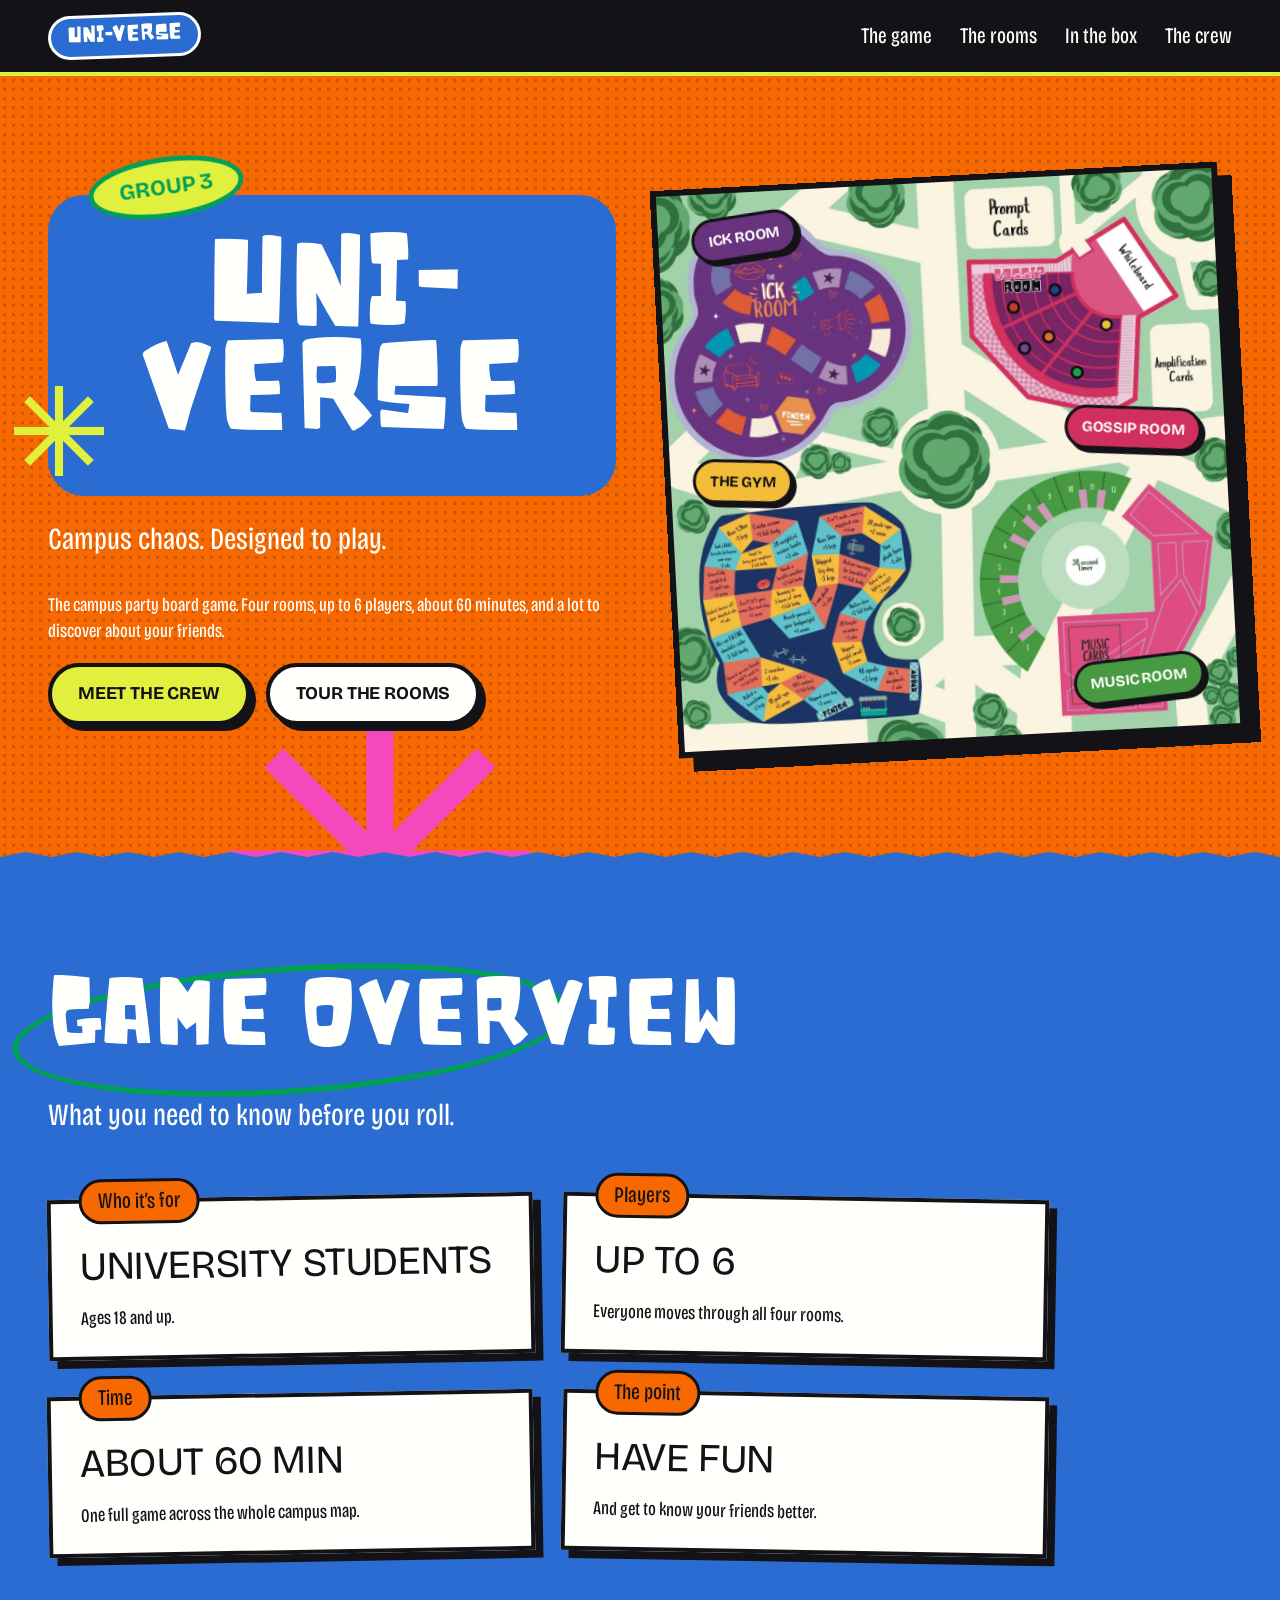
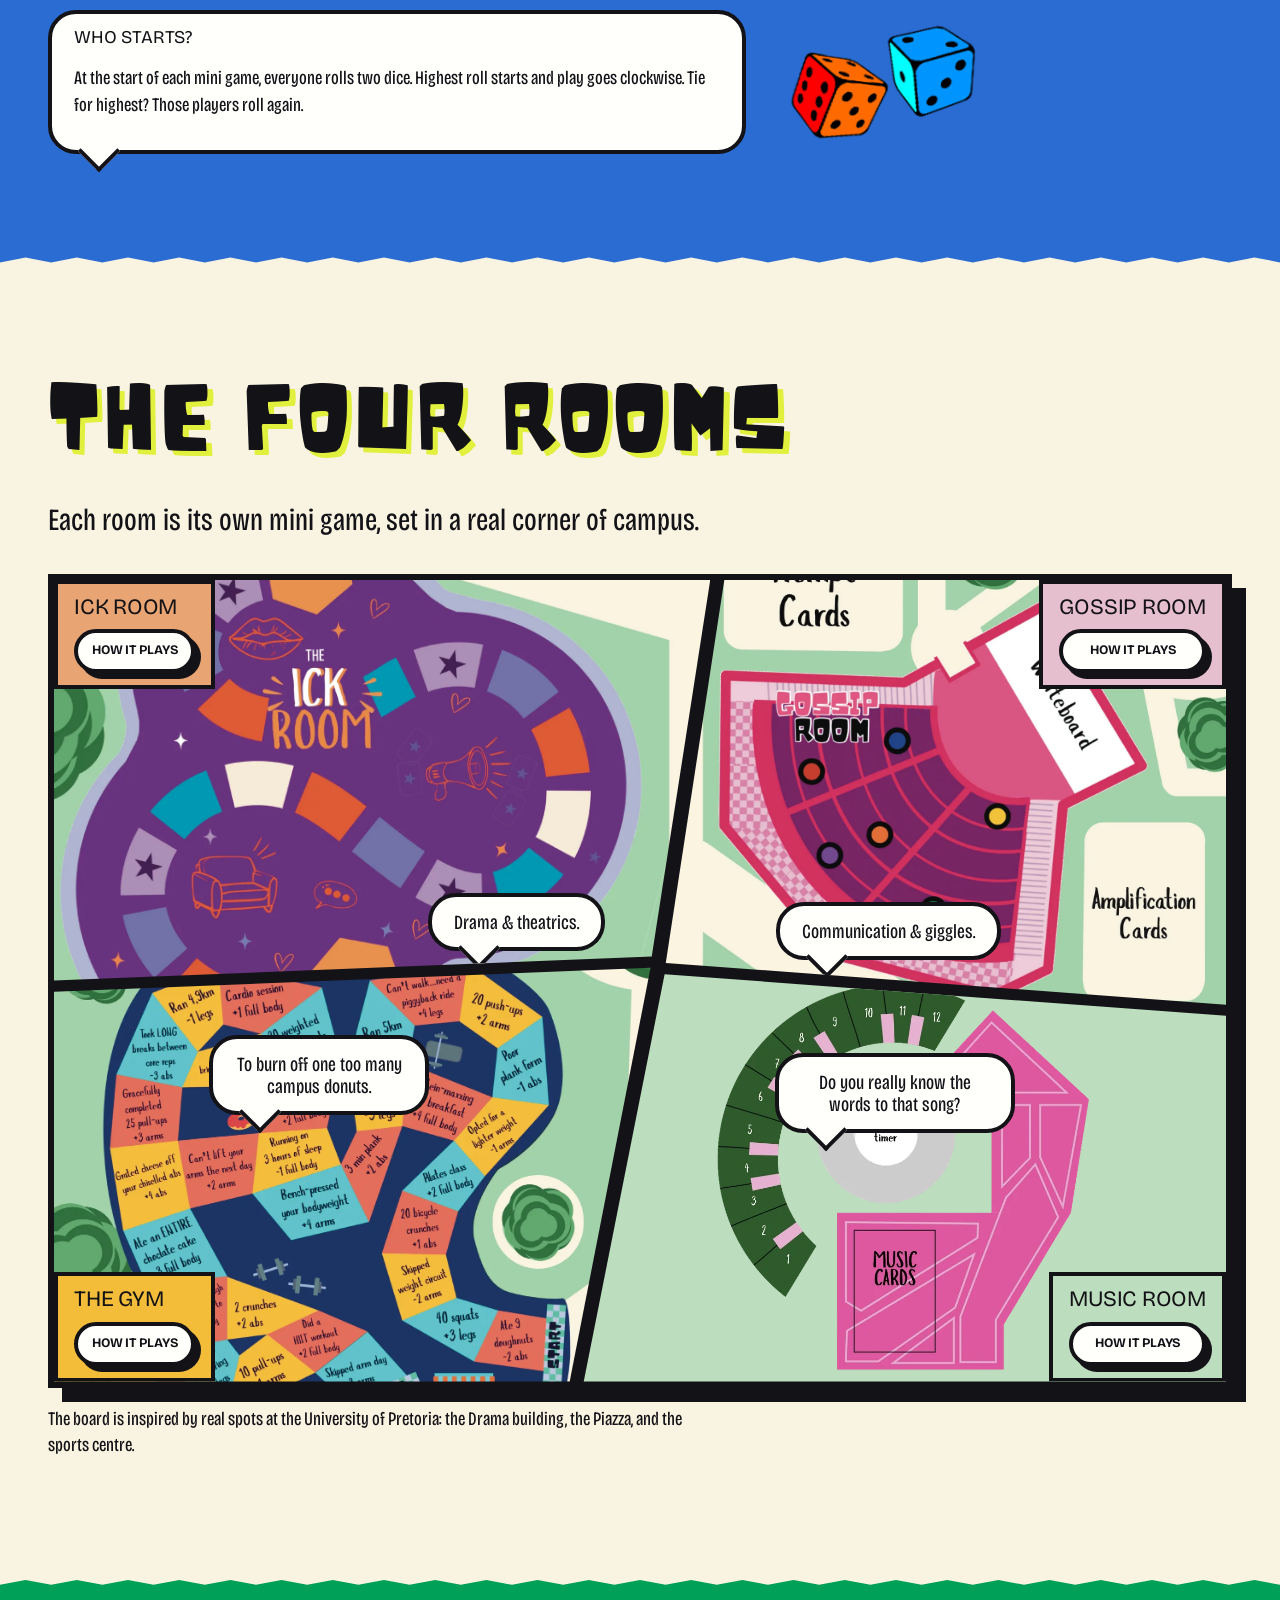
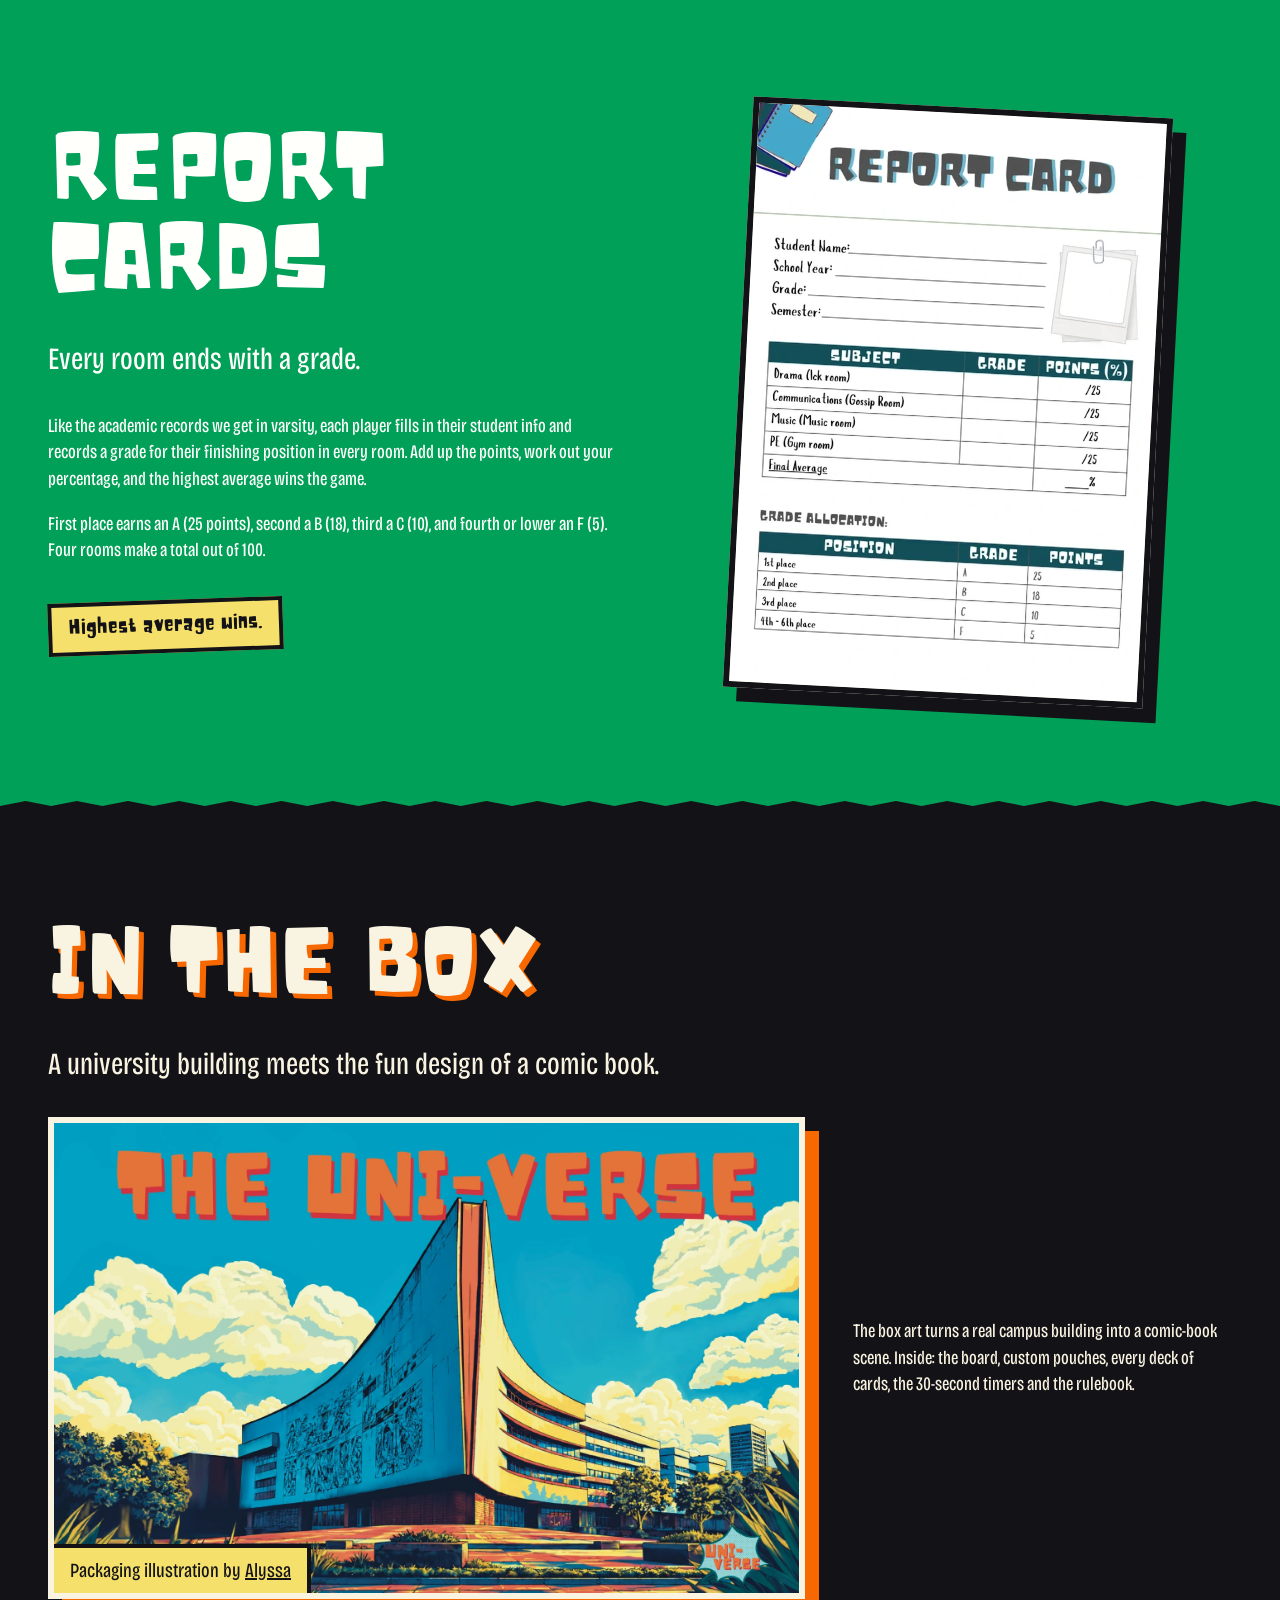
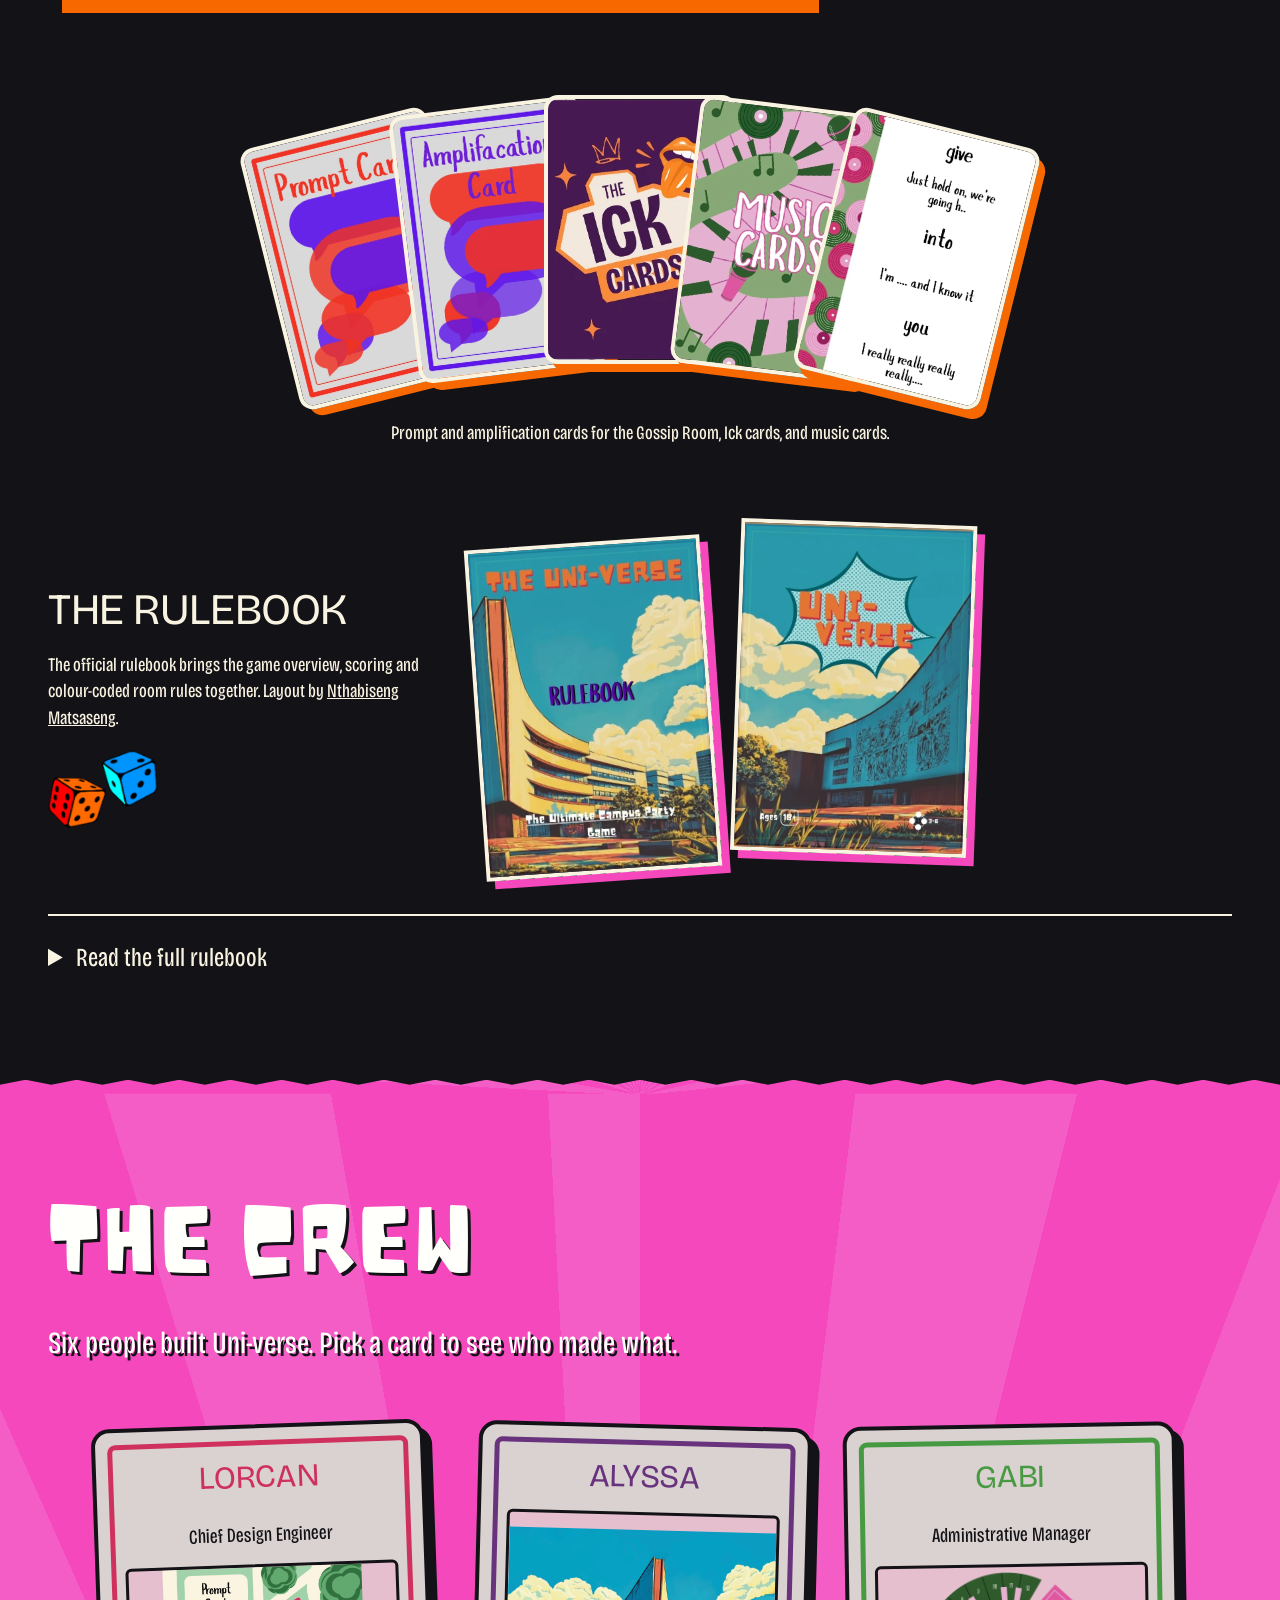
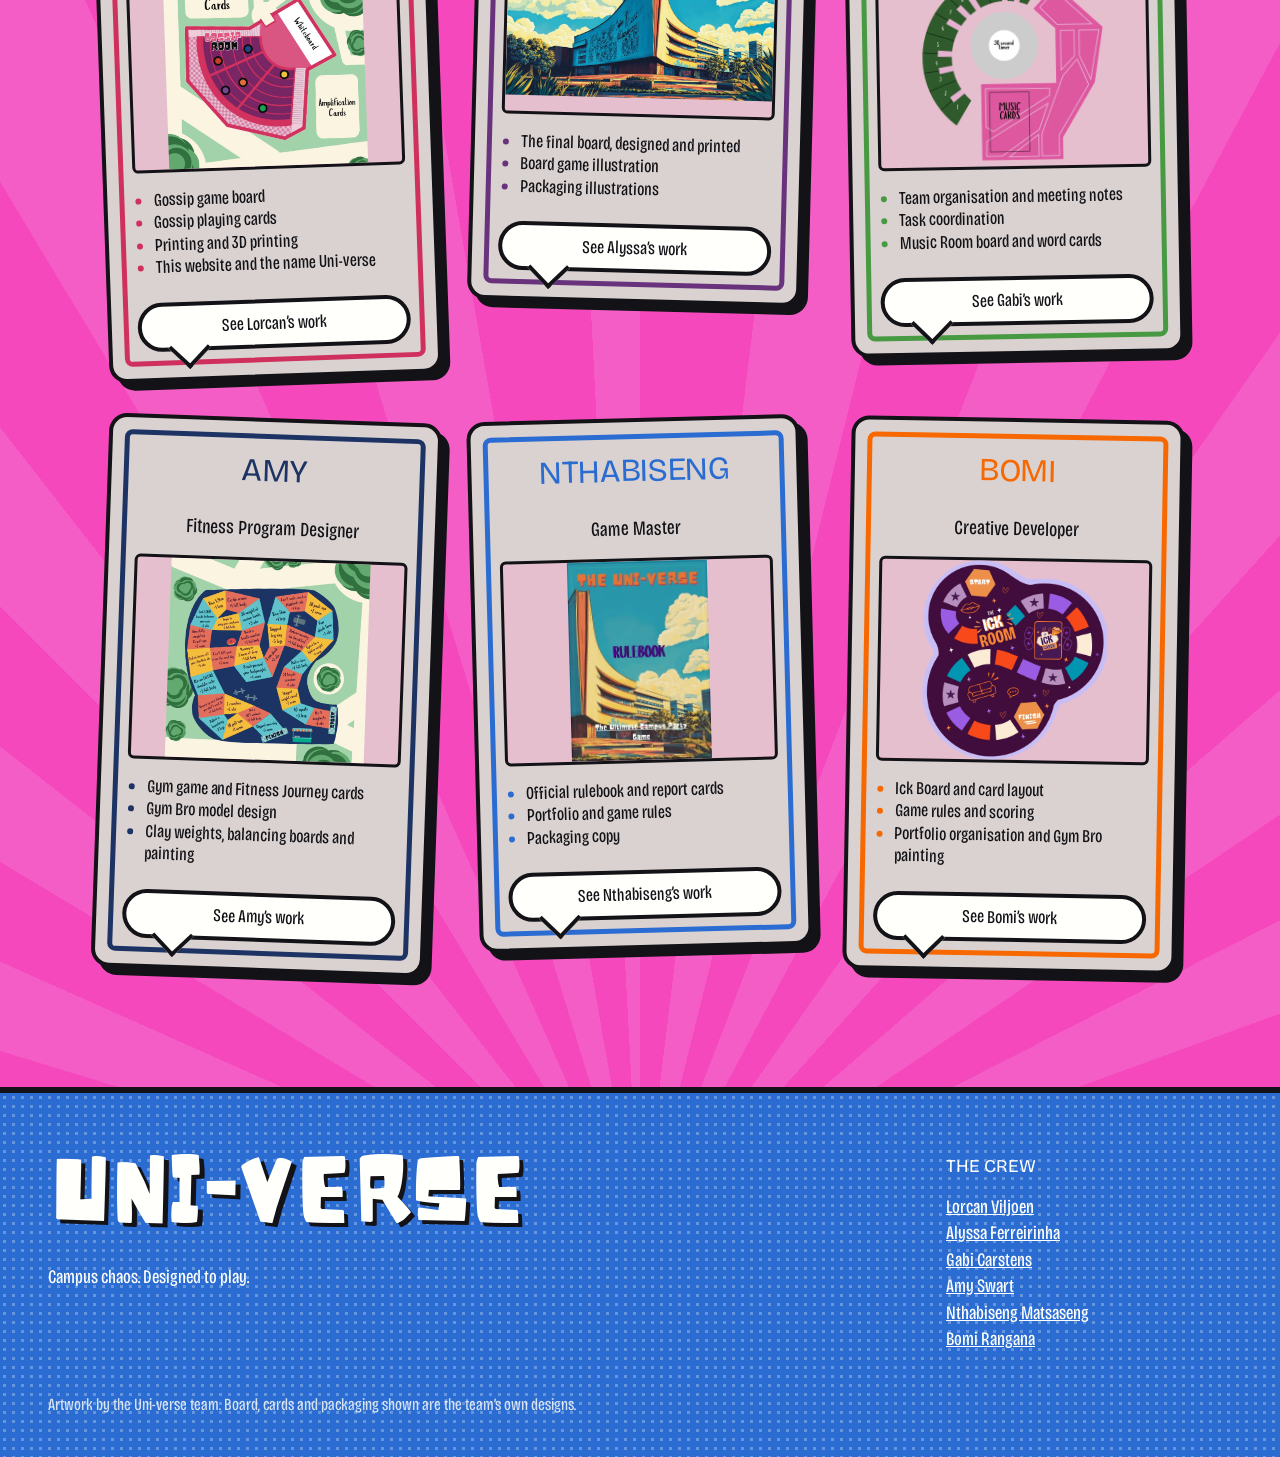
==== index.html @ a3adfc47 "Publish Uni-verse presentation website" ====
<!doctype html>
<html lang="en">
  <head>
    <meta charset="utf-8" />
    <meta name="viewport" content="width=device-width,initial-scale=1" />
    <title>Uni-verse | The campus party board game</title>
    <meta
      name="description"
      content="Explore the Uni-verse campus party board game and meet the six people who made it."
    />

    <link rel="stylesheet" href="style.css" />
  </head>
  <body>
    <a class="skip" href="#main">Skip to content</a>
    <header>
      <div class="container nav">
        <a class="wordmark" href="index.html">Uni-verse</a>
        <nav aria-label="Main navigation">
          <a href="index.html#game">The game</a
          ><a href="index.html#rooms">The rooms</a
          ><a href="index.html#box">In the box</a
          ><a href="index.html#crew">The crew</a>
        </nav>
        <details class="mobile-menu">
          <summary class="button">Menu</summary>
          <nav aria-label="Mobile navigation">
            <a href="index.html#game">The game</a
            ><a href="index.html#rooms">The rooms</a
            ><a href="index.html#box">In the box</a
            ><a href="index.html#crew">The crew</a>
          </nav>
        </details>
      </div>
    </header>
    <main id="main">
      <section class="hero dots">
        <div class="container split">
          <div>
            <div class="title-slab">
              <span class="sticker">Group 3</span>
              <h1>Uni-<br />verse</h1>
              <svg
                class="burst slab-burst"
                viewBox="-50 -50 100 100"
                aria-hidden="true"
              >
                <g fill="currentColor">
                  <rect
                    x="-4.5"
                    y="-50"
                    width="9"
                    height="100"
                    transform="rotate(0)"
                  />
                  <rect
                    x="-4.5"
                    y="-50"
                    width="9"
                    height="100"
                    transform="rotate(45)"
                  />
                  <rect
                    x="-4.5"
                    y="-50"
                    width="9"
                    height="100"
                    transform="rotate(90)"
                  />
                  <rect
                    x="-4.5"
                    y="-50"
                    width="9"
                    height="100"
                    transform="rotate(135)"
                  />
                </g>
              </svg>
            </div>
            <p class="lead">Campus chaos. Designed to play.</p>
            <p>
              The campus party board game. Four rooms, up to 6 players, about 60
              minutes, and a lot to discover about your friends.
            </p>
            <div class="buttons">
              <a class="button" href="#crew">Meet the crew</a
              ><a class="button secondary" href="#rooms">Tour the rooms</a>
            </div>
          </div>
          <div class="hero-board panel">
            <img
              class=""
              src="assets/board-full-campus.webp"
              alt="The Uni-verse campus board: the Ick Room, Gossip Room, Gym and Music Room on a map of paths, lawns and trees."
              width="1200"
              height="1200"
              srcset="
                assets/board-full-campus-1200.webp 1200w,
                assets/board-full-campus.webp      2400w
              "
              sizes="(min-width:1024px) 600px, 92vw"
              fetchpriority="high"
              decoding="async"
            /><a class="room-pill pill-ick" href="#room-ick">Ick Room</a
            ><a class="room-pill pill-gossip" href="#room-gossip">Gossip Room</a
            ><a class="room-pill pill-gym" href="#room-gym">The Gym</a
            ><a class="room-pill pill-music" href="#room-music">Music Room</a>
          </div>
        </div>
        <svg
          class="burst hero-pink"
          viewBox="-50 -50 100 100"
          aria-hidden="true"
        >
          <g fill="currentColor">
            <rect
              x="-4.5"
              y="-50"
              width="9"
              height="100"
              transform="rotate(0)"
            />
            <rect
              x="-4.5"
              y="-50"
              width="9"
              height="100"
              transform="rotate(45)"
            />
            <rect
              x="-4.5"
              y="-50"
              width="9"
              height="100"
              transform="rotate(90)"
            />
            <rect
              x="-4.5"
              y="-50"
              width="9"
              height="100"
              transform="rotate(135)"
            />
          </g>
        </svg>
      </section>
      <section id="game" class="game band">
        <div class="container">
          <h2 class="ring">Game overview</h2>
          <p class="lead">What you need to know before you roll.</p>
          <div class="facts">
            <div class="fact">
              <span class="fact-label">Who it’s for</span>
              <h3>University students</h3>
              <p>Ages 18 and up.</p>
            </div>
            <div class="fact">
              <span class="fact-label">Players</span>
              <h3>Up to 6</h3>
              <p>Everyone moves through all four rooms.</p>
            </div>
            <div class="fact">
              <span class="fact-label">Time</span>
              <h3>About 60 min</h3>
              <p>One full game across the whole campus map.</p>
            </div>
            <div class="fact">
              <span class="fact-label">The point</span>
              <h3>Have fun</h3>
              <p>And get to know your friends better.</p>
            </div>
          </div>
          <div class="who">
            <div class="bubble">
              <h3>Who starts?</h3>
              <p>
                At the start of each mini game, everyone rolls two dice. Highest
                roll starts and play goes clockwise. Tie for highest? Those
                players roll again.
              </p>
            </div>
            <img
              class=""
              src="assets/dice.png"
              alt="dice"
              loading="lazy"
              decoding="async"
            />
          </div>
        </div>
      </section>
      <section id="rooms" class="rooms band">
        <div class="container">
          <h2>The four rooms</h2>
          <p class="lead">
            Each room is its own mini game, set in a real corner of campus.
          </p>
          <div class="room-grid">
            <article id="room-ick" class="room room-ick">
              <div class="room-content">
                <img
                  class=""
                  src="assets/room-ick.webp"
                  alt="The Ick Room: a purple figure-eight track with lips, a couch and a megaphone."
                  loading="lazy"
                  decoding="async"
                />
                <div class="room-caption">
                  <h3>Ick Room</h3>
                  <button
                    type="button"
                    class="button secondary small"
                    popovertarget="rules-ick"
                  >
                    How it plays
                  </button>
                </div>
                <p class="bubble room-bubble">Drama & theatrics.</p>
              </div>
            </article>
            <article id="room-gossip" class="room room-gossip">
              <div class="room-content">
                <img
                  class=""
                  src="assets/room-gossip.webp"
                  alt="The Gossip Room: a pink and plum lecture hall with player seats and a whiteboard."
                  loading="lazy"
                  decoding="async"
                />
                <div class="room-caption">
                  <h3>Gossip Room</h3>
                  <button
                    type="button"
                    class="button secondary small"
                    popovertarget="rules-gossip"
                  >
                    How it plays
                  </button>
                </div>
                <p class="bubble room-bubble">Communication & giggles.</p>
              </div>
            </article>
            <article id="room-gym" class="room room-gym">
              <div class="room-content">
                <img
                  class=""
                  src="assets/room-gym.webp"
                  alt="The Gym: a navy track with hand-lettered fitness challenge tiles."
                  loading="lazy"
                  decoding="async"
                />
                <div class="room-caption">
                  <h3>The Gym</h3>
                  <button
                    type="button"
                    class="button secondary small"
                    popovertarget="rules-gym"
                  >
                    How it plays
                  </button>
                </div>
                <p class="bubble room-bubble">
                  To burn off one too many campus donuts.
                </p>
              </div>
            </article>
            <article id="room-music" class="room room-music">
              <div class="room-content">
                <img
                  class=""
                  src="assets/music-board-final.webp"
                  alt="Music Room board with a curved numbered track and pink card area."
                  loading="lazy"
                  decoding="async"
                />
                <div class="room-caption">
                  <h3>Music Room</h3>
                  <button
                    type="button"
                    class="button secondary small"
                    popovertarget="rules-music"
                  >
                    How it plays
                  </button>
                </div>
                <p class="bubble room-bubble">
                  Do you really know the words to that song?
                </p>
              </div>
            </article>
          </div>
          <p>
            The board is inspired by real spots at the University of Pretoria:
            the Drama building, the Piazza, and the sports centre.
          </p>
          <section
            id="rules-ick"
            class="rules"
            popover
            role="dialog"
            aria-labelledby="rules-title-ick"
            style="--room: var(--ick)"
          >
            <button
              type="button"
              class="button secondary"
              popovertarget="rules-ick"
              popovertargetaction="hide"
              autofocus
            >
              Close
            </button>
            <h3 id="rules-title-ick">Ick Room</h3>
            <p>
              Draw an Ick card and act it out without words before the 30-second
              timer runs out. A correct guess moves both the actor and guesser
              three spaces forward. If nobody guesses correctly, the actor moves
              one space back. The room ends when the first player reaches the
              finish; everyone records a grade based on their position.
            </p>
          </section>
          <section
            id="rules-gossip"
            class="rules"
            popover
            role="dialog"
            aria-labelledby="rules-title-gossip"
            style="--room: var(--gossip)"
          >
            <button
              type="button"
              class="button secondary"
              popovertarget="rules-gossip"
              popovertargetaction="hide"
              autofocus
            >
              Close
            </button>
            <h3 id="rules-title-gossip">Gossip Room</h3>
            <p>
              The judge reads a fill-in-the-blank gossip prompt. Everyone else
              submits an amplification card face down. The judge shuffles and
              reads the combinations, then chooses a favourite. That player
              earns the card’s scandal points. Refill your hand and rotate the
              judge until everyone has had a turn. The highest total score wins.
            </p>
          </section>
          <section
            id="rules-gym"
            class="rules"
            popover
            role="dialog"
            aria-labelledby="rules-title-gym"
            style="--room: var(--gym)"
          >
            <button
              type="button"
              class="button secondary"
              popovertarget="rules-gym"
              popovertargetaction="hide"
              autofocus
            >
              Close
            </button>
            <h3 id="rules-title-gym">The Gym</h3>
            <p>
              Roll the dice and follow the fitness journey, gaining or losing
              strength in arms, legs, abs and full body. Use those scores to
              build your Gym Bro and its balancing platform. Then roll for
              weight size: even means a big shape, odd means a little one. Draw
              a weight without looking and stack it on your platform. Drop a
              weight or topple your Gym Bro and you are out. Last bro standing
              wins.
            </p>
          </section>
          <section
            id="rules-music"
            class="rules"
            popover
            role="dialog"
            aria-labelledby="rules-title-music"
            style="--room: var(--music)"
          >
            <button
              type="button"
              class="button secondary"
              popovertarget="rules-music"
              popovertargetaction="hide"
              autofocus
            >
              Close
            </button>
            <h3 id="rules-title-music">Music Room</h3>
            <p>
              Flip the 30-second timer and sing lyrics containing the words on
              your card, or finish the lyrics it starts. Move forward according
              to the lyrics you complete. If you get stuck, draw one extra card:
              a maximum of two cards per turn. Discard used cards and reshuffle
              when the deck runs out. Keep playing until the first three players
              reach the finish.
            </p>
          </section>
        </div>
      </section>
      <section class="report band">
        <div class="container split">
          <div>
            <h2>Report cards</h2>
            <p class="lead">Every room ends with a grade.</p>
            <p>
              Like the academic records we get in varsity, each player fills in
              their student info and records a grade for their finishing
              position in every room. Add up the points, work out your
              percentage, and the highest average wins the game.
            </p>
            <p>
              First place earns an A (25 points), second a B (18), third a C
              (10), and fourth or lower an F (5). Four rooms make a total out of
              100.
            </p>
            <p class="caption callout">Highest average wins.</p>
          </div>
          <div class="report-art panel">
            <a
              class="zoom"
              href="assets/report-card-final.webp"
              aria-label="Enlarge Official Uni-verse report card with student details, four subjects and grade allocation."
            >
              <img
                class=""
                src="assets/report-card-final.webp"
                alt="Official Uni-verse report card with student details, four subjects and grade allocation."
                loading="lazy"
                decoding="async"
              /><span class="zoom-plus" aria-hidden="true">+</span>
            </a>
          </div>
        </div>
      </section>
      <section id="box" class="box band">
        <div class="container">
          <h2>In the box</h2>
          <p class="lead">
            A university building meets the fun design of a comic book.
          </p>
          <div class="packaging-row">
            <figure class="panel packaging-feature">
              <a
                class="zoom"
                href="assets/packaging-final.webp"
                aria-label="Enlarge Uni-verse packaging artwork with a campus building beneath a teal sky and orange title"
              >
                <img
                  class=""
                  src="assets/packaging-final.webp"
                  alt="Uni-verse packaging artwork with a campus building beneath a teal sky and orange title"
                  loading="lazy"
                  decoding="async"
                /><span class="zoom-plus" aria-hidden="true">+</span>
              </a>
              <figcaption class="caption">
                Packaging illustration by
                <a href="members/alyssa.html">Alyssa</a>
              </figcaption>
            </figure>
            <p>
              The box art turns a real campus building into a comic-book scene.
              Inside: the board, custom pouches, every deck of cards, the
              30-second timers and the rulebook.
            </p>
          </div>
          <div class="card-fan">
            <a
              class="zoom fan-card fan-0"
              href="assets/gossip-prompt-card-front.webp"
              aria-label="Enlarge gossip prompt card front.webp"
            >
              <img
                class=""
                src="assets/gossip-prompt-card-front.webp"
                alt="gossip prompt card front"
                loading="lazy"
                decoding="async"
              /><span class="zoom-plus" aria-hidden="true">+</span> </a
            ><a
              class="zoom fan-card fan-1"
              href="assets/gossip-amplification-card-front.webp"
              aria-label="Enlarge gossip amplification card front.webp"
            >
              <img
                class=""
                src="assets/gossip-amplification-card-front.webp"
                alt="gossip amplification card front"
                loading="lazy"
                decoding="async"
              /><span class="zoom-plus" aria-hidden="true">+</span> </a
            ><a
              class="zoom fan-card fan-2"
              href="assets/ick-cards-front-back.webp"
              aria-label="Enlarge ick cards front back.webp"
            >
              <img
                class=""
                src="assets/ick-cards-front-back.webp"
                alt="ick cards front back"
                loading="lazy"
                decoding="async"
              /><span class="zoom-plus" aria-hidden="true">+</span> </a
            ><a
              class="zoom fan-card fan-3"
              href="assets/music-cards-final-back.webp"
              aria-label="Enlarge Music card back with pink and green instruments and records."
            >
              <img
                class=""
                src="assets/music-cards-final-back.webp"
                alt="Music card back with pink and green instruments and records."
                loading="lazy"
                decoding="async"
              /><span class="zoom-plus" aria-hidden="true">+</span> </a
            ><a
              class="zoom fan-card fan-4"
              href="assets/music-cards-final-front.webp"
              aria-label="Enlarge Music word card with give, into and you prompts."
            >
              <img
                class=""
                src="assets/music-cards-final-front.webp"
                alt="Music word card with give, into and you prompts."
                loading="lazy"
                decoding="async"
              /><span class="zoom-plus" aria-hidden="true">+</span>
            </a>
          </div>
          <p class="center">
            Prompt and amplification cards for the Gossip Room, Ick cards, and
            music cards.
          </p>
          <div class="rulebook-row">
            <div>
              <h3>The rulebook</h3>
              <p>
                The official rulebook brings the game overview, scoring and
                colour-coded room rules together. Layout by
                <a href="members/thabi.html">Nthabiseng Matsaseng</a>.
              </p>
              <img
                class="small-dice"
                src="assets/dice.png"
                alt="dice"
                loading="lazy"
                decoding="async"
              />
            </div>
            <div class="covers">
              <a
                class="zoom"
                href="assets/rulebook-final-front.webp"
                aria-label="Enlarge Official Uni-verse rulebook front cover with illustrated campus buildings."
              >
                <img
                  class=""
                  src="assets/rulebook-final-front.webp"
                  alt="Official Uni-verse rulebook front cover with illustrated campus buildings."
                  loading="lazy"
                  decoding="async"
                /><span class="zoom-plus" aria-hidden="true">+</span> </a
              ><a
                class="zoom"
                href="assets/rulebook-final-back.webp"
                aria-label="Enlarge Official Uni-verse rulebook back cover with a comic title burst above campus buildings."
              >
                <img
                  class=""
                  src="assets/rulebook-final-back.webp"
                  alt="Official Uni-verse rulebook back cover with a comic title burst above campus buildings."
                  loading="lazy"
                  decoding="async"
                /><span class="zoom-plus" aria-hidden="true">+</span>
              </a>
            </div>
          </div>
          <details class="rulebook-pages">
            <summary>Read the full rulebook</summary>
            <p>Select a page to enlarge it.</p>
            <div class="rulebook-grid">
              <figure>
                <a
                  class="zoom"
                  href="assets/rulebook-overview.webp"
                  aria-label="Enlarge Rulebook overview and game components."
                >
                  <img
                    class=""
                    src="assets/rulebook-overview.webp"
                    alt="Rulebook overview and game components."
                    loading="lazy"
                    decoding="async"
                  /><span class="zoom-plus" aria-hidden="true">+</span>
                </a>
                <figcaption>Game overview</figcaption>
              </figure>
              <figure>
                <a
                  class="zoom"
                  href="assets/rulebook-general.webp"
                  aria-label="Enlarge General rules with player count, turn order and grade allocations."
                >
                  <img
                    class=""
                    src="assets/rulebook-general.webp"
                    alt="General rules with player count, turn order and grade allocations."
                    loading="lazy"
                    decoding="async"
                  /><span class="zoom-plus" aria-hidden="true">+</span>
                </a>
                <figcaption>General rules</figcaption>
              </figure>
              <figure>
                <a
                  class="zoom"
                  href="assets/rulebook-ick.webp"
                  aria-label="Enlarge Illustrated Ick Room rules."
                >
                  <img
                    class=""
                    src="assets/rulebook-ick.webp"
                    alt="Illustrated Ick Room rules."
                    loading="lazy"
                    decoding="async"
                  /><span class="zoom-plus" aria-hidden="true">+</span>
                </a>
                <figcaption>Ick Room</figcaption>
              </figure>
              <figure>
                <a
                  class="zoom"
                  href="assets/rulebook-gossip.webp"
                  aria-label="Enlarge Illustrated Gossip Room rules."
                >
                  <img
                    class=""
                    src="assets/rulebook-gossip.webp"
                    alt="Illustrated Gossip Room rules."
                    loading="lazy"
                    decoding="async"
                  /><span class="zoom-plus" aria-hidden="true">+</span>
                </a>
                <figcaption>Gossip Room</figcaption>
              </figure>
              <figure>
                <a
                  class="zoom"
                  href="assets/rulebook-music.webp"
                  aria-label="Enlarge Illustrated Music Room rules."
                >
                  <img
                    class=""
                    src="assets/rulebook-music.webp"
                    alt="Illustrated Music Room rules."
                    loading="lazy"
                    decoding="async"
                  /><span class="zoom-plus" aria-hidden="true">+</span>
                </a>
                <figcaption>Music Room</figcaption>
              </figure>
              <figure>
                <a
                  class="zoom"
                  href="assets/rulebook-gym.webp"
                  aria-label="Enlarge Gym Room rules for building muscle."
                >
                  <img
                    class=""
                    src="assets/rulebook-gym.webp"
                    alt="Gym Room rules for building muscle."
                    loading="lazy"
                    decoding="async"
                  /><span class="zoom-plus" aria-hidden="true">+</span>
                </a>
                <figcaption>Gym: building muscle</figcaption>
              </figure>
              <figure>
                <a
                  class="zoom"
                  href="assets/rulebook-gym-balancing.webp"
                  aria-label="Enlarge Gym Room rules for balancing weights and winning."
                >
                  <img
                    class=""
                    src="assets/rulebook-gym-balancing.webp"
                    alt="Gym Room rules for balancing weights and winning."
                    loading="lazy"
                    decoding="async"
                  /><span class="zoom-plus" aria-hidden="true">+</span>
                </a>
                <figcaption>Gym: balancing weights</figcaption>
              </figure>
            </div>
          </details>
        </div>
      </section>
      <section id="crew" class="crew band">
        <div class="container">
          <h2>The crew</h2>
          <p class="lead">
            Six people built Uni-verse. Pick a card to see who made what.
          </p>
          <div class="crew-grid">
            <a
              href="members/lorcan.html"
              class="member-card"
              style="--m: var(--gossip); --turn: -2deg"
            >
              <h3>Lorcan</h3>
              <p class="card-role">Chief Design Engineer</p>
              <div class="card-art">
                <img
                  class=""
                  src="assets/room-gossip.webp"
                  alt="The Gossip Room: a pink and plum lecture hall with player seats and a whiteboard."
                  loading="lazy"
                  decoding="async"
                />
              </div>
              <ul>
                <li>Gossip game board</li>
                <li>Gossip playing cards</li>
                <li>Printing and 3D printing</li>
                <li>This website and the name Uni-verse</li>
              </ul>
              <span class="bubble card-cta">See Lorcan’s work</span>
            </a>

            <a
              href="members/alyssa.html"
              class="member-card"
              style="--m: var(--ick); --turn: 1.5deg"
            >
              <h3>Alyssa</h3>

              <div class="card-art">
                <img
                  class=""
                  src="assets/packaging-campus-building.webp"
                  alt="Packaging illustration of a curved university building under a bright comic-style sky."
                  loading="lazy"
                  decoding="async"
                />
              </div>
              <ul>
                <li>The final board, designed and printed</li>
                <li>Board game illustration</li>
                <li>Packaging illustrations</li>
              </ul>
              <span class="bubble card-cta">See Alyssa’s work</span>
            </a>

            <a
              href="members/gabby.html"
              class="member-card"
              style="--m: var(--music); --turn: -1deg"
            >
              <h3>Gabi</h3>
              <p class="card-role">Administrative Manager</p>
              <div class="card-art">
                <img
                  class=""
                  src="assets/music-board-final.webp"
                  alt="Music Room board with a curved numbered track and pink card area."
                  loading="lazy"
                  decoding="async"
                />
              </div>
              <ul>
                <li>Team organisation and meeting notes</li>
                <li>Task coordination</li>
                <li>Music Room board and word cards</li>
              </ul>
              <span class="bubble card-cta">See Gabi’s work</span>
            </a>

            <a
              href="members/amy.html"
              class="member-card"
              style="--m: var(--gym); --turn: 2deg"
            >
              <h3>Amy</h3>
              <p class="card-role">Fitness Program Designer</p>
              <div class="card-art">
                <img
                  class=""
                  src="assets/room-gym.webp"
                  alt="The Gym: a navy track with hand-lettered fitness challenge tiles."
                  loading="lazy"
                  decoding="async"
                />
              </div>
              <ul>
                <li>Gym game and Fitness Journey cards</li>
                <li>Gym Bro model design</li>
                <li>Clay weights, balancing boards and painting</li>
              </ul>
              <span class="bubble card-cta">See Amy’s work</span>
            </a>

            <a
              href="members/thabi.html"
              class="member-card"
              style="--m: var(--blue); --turn: -1.5deg"
            >
              <h3>Nthabiseng</h3>
              <p class="card-role">Game Master</p>
              <div class="card-art">
                <img
                  class=""
                  src="assets/rulebook-final-front.webp"
                  alt="Official Uni-verse rulebook front cover with illustrated campus buildings."
                  loading="lazy"
                  decoding="async"
                />
              </div>
              <ul>
                <li>Official rulebook and report cards</li>
                <li>Portfolio and game rules</li>
                <li>Packaging copy</li>
              </ul>
              <span class="bubble card-cta">See Nthabiseng’s work</span>
            </a>

            <a
              href="members/bomi.html"
              class="member-card"
              style="--m: var(--orange); --turn: 1deg"
            >
              <h3>Bomi</h3>
              <p class="card-role">Creative Developer</p>
              <div class="card-art">
                <img
                  class=""
                  src="assets/ick-board-cutout.webp"
                  alt="ick board cutout"
                  loading="lazy"
                  decoding="async"
                />
              </div>
              <ul>
                <li>Ick Board and card layout</li>
                <li>Game rules and scoring</li>
                <li>Portfolio organisation and Gym Bro painting</li>
              </ul>
              <span class="bubble card-cta">See Bomi’s work</span>
            </a>
          </div>
        </div>
      </section>
    </main>
    <footer class="dots-light">
      <div class="container footer-grid">
        <div>
          <a class="footer-logo" href="index.html">Uni-verse</a>
          <p>Campus chaos. Designed to play.</p>
        </div>
        <div>
          <h3>The crew</h3>
          <a href="members/lorcan.html">Lorcan Viljoen</a
          ><a href="members/alyssa.html">Alyssa Ferreirinha</a
          ><a href="members/gabby.html">Gabi Carstens</a
          ><a href="members/amy.html">Amy Swart</a
          ><a href="members/thabi.html">Nthabiseng Matsaseng</a
          ><a href="members/bomi.html">Bomi Rangana</a>
        </div>
        <small
          >Artwork by the Uni-verse team. Board, cards and packaging shown are
          the team’s own designs.</small
        >
      </div>
    </footer>
  </body>
</html>
---- style.css ----
/* src/styles/tokens.css */
@font-face {
  font-family: "Noot";
  font-style: normal;
  font-weight: 400;
  font-display: swap;
  src: url(assets/fonts/noot-regular.ttf) format("truetype");
}

@font-face {
  font-family: "Bricolage Grotesque";
  font-style: normal;
  font-display: swap;
  font-weight: 200 800;
  font-stretch: 75% 100%;
  src: url(assets/fonts/bricolage-grotesque.ttf) format("truetype");
}
:root {
  --orange: #f76801;
  --blue: #2a6cd1;
  --green: #00a058;
  --lime: #e1f03d;
  --hot-pink: #f648bd;
  --white: #fffffc;
  --ink: #131217;
  --paper: #f9f3e1;
  --grass: #a2d1a9;
  --caption: #f4e06a;
  --burst: #fbc12a;
  --ick: #68327d;
  --ick-orange: #e8a573;
  --gossip: #d0305d;
  --gossip-plum: #792564;
  --gossip-blush: #e6bfce;
  --music: #479942;
  --music-pink: #dc4b81;
  --music-mint: #bddebe;
  --gym: #1c3363;
  --gym-yellow: #f3bd3a;
  --card-grey: #d9d2d0;
  --shadow: 8px 8px 0 var(--ink);
  --display:
    "Noot",
    "Arial Black",
    Impact,
    sans-serif;
  --body:
    "Bricolage Grotesque",
    Arial,
    sans-serif;
  --hand: "Bricolage Grotesque", Arial, sans-serif;
}

/* src/styles/base.css */
* {
  box-sizing: border-box;
}
html {
  scroll-behavior: smooth;
  overflow-x: clip;
  scroll-padding-top: 100px;
}
body {
  margin: 0;
  background: var(--paper);
  color: var(--ink);
  font: clamp(19px, 1.35vw, 22px)/1.4 var(--body);
  font-synthesis: none;
  font-stretch: condensed;
  font-variation-settings: "opsz" 36, "wdth" 75;
}
h1,
h2,
h3,
.button,
.wordmark,
.sticker,
.room-pill,
.footer-logo {
  font-family: var(--display);
  font-weight: 400;
  font-stretch: normal;
  font-variation-settings: normal;
  text-transform: uppercase;
  letter-spacing: -0.01em;
}
h1,
h2,
h3,
p,
figure {
  margin: 0;
}
h2 {
  font-size: clamp(40px, 7vw, 104px);
  line-height: 1;
  overflow-wrap: normal;
  margin-bottom: 28px;
}
h3 {
  font-size: clamp(24px, 3.4vw, 48px);
  line-height: 1.05;
}
p {
  max-width: 34em;
  margin: 18px 0;
}
a {
  color: inherit;
}
button {
  font: inherit;
  cursor: pointer;
}
img {
  max-width: 100%;
  display: block;
  height: auto;
}
.zoom img {
  width: 100%;
  height: 100%;
  object-fit: cover;
}
a,
button {
  -webkit-tap-highlight-color: transparent;
}
a:focus-visible,
button:focus-visible {
  outline: 4px solid var(--blue);
  outline-offset: 5px;
}
header a:focus-visible,
.box a:focus-visible,
.crew-strip a:focus-visible {
  outline-color: var(--lime);
}
.container {
  max-width: 1280px;
  margin: auto;
  padding-inline: clamp(16px, 4vw, 48px);
  position: relative;
  z-index: 1;
}
.band {
  padding-block: clamp(64px, 9vw, 144px);
  position: relative;
}
.band:before {
  content: "";
  position: absolute;
  left: 0;
  right: 0;
  top: -12px;
  height: 14px;
  background: inherit;
  clip-path: polygon(0 100%, 0 35%, 2% 0, 4% 35%, 6% 0, 8% 35%, 10% 0, 12% 35%, 14% 0, 16% 35%, 18% 0, 20% 35%, 22% 0, 24% 35%, 26% 0, 28% 35%, 30% 0, 32% 35%, 34% 0, 36% 35%, 38% 0, 40% 35%, 42% 0, 44% 35%, 46% 0, 48% 35%, 50% 0, 52% 35%, 54% 0, 56% 35%, 58% 0, 60% 35%, 62% 0, 64% 35%, 66% 0, 68% 35%, 70% 0, 72% 35%, 74% 0, 76% 35%, 78% 0, 80% 35%, 82% 0, 84% 35%, 86% 0, 88% 35%, 90% 0, 92% 35%, 94% 0, 96% 35%, 98% 0, 100% 35%, 100% 100%);
}
.lead {
  font-size: clamp(24px, 2.4vw, 34px);
  line-height: 1.15;
  margin: 24px 0 36px;
}
.split {
  display: grid;
  grid-template-columns: minmax(0, 1fr) minmax(0, 1fr);
  gap: 48px;
  align-items: center;
}
.dots,
.dots-light {
  position: relative;
  isolation: isolate;
}
.dots:before,
.dots-light:before {
  content: "";
  position: absolute;
  inset: 0;
  z-index: -1;
  pointer-events: none;
  background-image:
    radial-gradient(
      circle,
      rgba(19, 18, 23, 0.2) 1.7px,
      transparent 2px);
  background-size: 9px 9px;
}
.dots-light:before {
  background-image:
    radial-gradient(
      circle,
      rgba(255, 255, 252, 0.28) 1.7px,
      transparent 2px);
}
h3,
.lead,
.caption,
.member-role {
  font-family: var(--hand);
  font-weight: 400;
  font-variation-settings: normal;
}
.button,
.sticker,
.room-pill {
  font-family: var(--body);
  font-weight: 700;
}
summary {
  cursor: pointer;
}
summary:focus-visible {
  outline: 4px solid var(--blue);
  outline-offset: 5px;
}

/* src/styles/navigation.css */
header {
  height: 76px;
  background: var(--ink);
  border-bottom: 4px solid var(--lime);
  position: sticky;
  top: 0;
  z-index: 50;
  color: var(--white);
}
.nav {
  height: 100%;
  display: flex;
  justify-content: space-between;
  align-items: center;
  gap: 20px;
}
.wordmark {
  background: var(--blue);
  border: 3px solid var(--white);
  border-radius: 999px;
  font-size: 22px;
  line-height: 1;
  padding: 8px 16px;
  text-decoration: none;
  transform: rotate(-2deg);
  white-space: nowrap;
}
.nav nav {
  display: flex;
  gap: 28px;
  font-size: 22px;
}
.nav nav a {
  text-decoration: none;
}
.nav nav a:hover,
footer a:hover,
.prev-next a:hover {
  color: var(--lime);
  text-decoration: underline;
  text-decoration-thickness: 4px;
  text-underline-offset: 6px;
}
.button {
  display: inline-flex;
  align-items: center;
  justify-content: center;
  text-align: center;
  text-decoration: none;
  font-size: 18px;
  line-height: 1.2;
  padding: 16px 26px;
  border: 4px solid var(--ink);
  border-radius: 999px;
  background: var(--lime);
  color: var(--ink);
  box-shadow: 6px 6px 0 var(--ink);
  transition: transform 0.12s, box-shadow 0.12s;
  min-height: 44px;
}
.button:hover {
  transform: translate(-2px, -2px);
  box-shadow: 8px 8px 0 var(--ink);
}
.button:active {
  transform: translate(4px, 4px);
  box-shadow: 2px 2px 0 var(--ink);
}
.secondary {
  background: var(--white);
}
.small {
  font-size: 13px;
  padding: 8px 14px;
}
.buttons {
  display: flex;
  gap: 16px;
  flex-wrap: wrap;
}
.mobile-menu {
  display: none;
}
.skip {
  position: fixed;
  top: -100px;
  background: var(--lime);
  padding: 16px;
  z-index: 100;
}
.skip:focus {
  top: 8px;
}
.panel {
  position: relative;
  border: 6px solid var(--ink);
  box-shadow: 14px 14px 0 var(--ink);
  background: var(--paper);
  overflow: hidden;
}
.caption {
  background: var(--caption);
  color: var(--ink);
  border: 4px solid var(--ink);
  padding: 10px 16px;
  font-size: 20px;
  line-height: 1.25;
}
.burst {
  width: 150px;
  position: absolute;
  pointer-events: none;
}
.mobile-menu {
  position: relative;
}
.mobile-menu nav {
  position: absolute;
  right: 0;
  top: calc(100% + 12px);
  width: 230px;
  flex-direction: column;
  gap: 18px;
  padding: 24px;
  background: var(--ink);
  border: 3px solid var(--lime);
}

/* src/styles/homepage.css */
.hero {
  background: var(--orange);
  color: var(--white);
  padding: 100px 0 120px;
  overflow: hidden;
}
.hero .split {
  min-height: 540px;
}
.title-slab {
  position: relative;
  background: var(--blue);
  border-radius: 36px;
  padding: 48px 24px 44px;
  animation: pop 0.26s both;
}
.title-slab h1 {
  font-size: clamp(64px, 9.5vw, 142px);
  line-height: 0.86;
  text-align: center;
}
.sticker {
  display: inline-grid;
  place-items: center;
  padding: 0.55em 1.2em;
  border: 5px solid var(--green);
  border-radius: 50%;
  background: var(--lime);
  color: var(--green);
  font-size: 22px;
  line-height: 1.2;
  transform: rotate(-8deg);
}
.title-slab > .sticker {
  position: absolute;
  top: -38px;
  left: 40px;
}
.slab-burst {
  left: -65px;
  bottom: -55px;
  color: var(--lime);
}
.hero-board {
  transform: rotate(-3deg);
  aspect-ratio: 1;
  animation: board-in 0.38s 0.16s both;
}
.hero-board > img {
  width: 100%;
  height: 100%;
  object-fit: cover;
}
.hero-pink {
  color: var(--hot-pink);
  width: 300px;
  left: 18%;
  bottom: -150px;
}
.room-pill {
  display: inline-flex;
  padding: 8px 14px;
  border: 3px solid var(--ink);
  border-radius: 999px;
  box-shadow: 4px 4px 0 var(--ink);
  font-size: 15px;
  line-height: 1.2;
  color: var(--white);
  text-decoration: none;
  min-height: 44px;
  align-items: center;
  background: var(--music);
}
.hero-board .room-pill {
  position: absolute;
}
.room-pill:hover,
.room-pill[aria-pressed=true] {
  background: var(--lime);
  color: var(--ink);
}
.pill-ick,
.key-ick {
  background: var(--ick);
}
.pill-ick {
  left: 6%;
  top: 4%;
  transform: rotate(-6deg);
}
.pill-gossip,
.key-gossip {
  background: var(--gossip);
}
.pill-gossip {
  right: 4%;
  top: 42%;
  transform: rotate(5deg);
}
.pill-gym,
.key-gym {
  background: var(--gym-yellow);
  color: var(--ink);
}
.pill-gym {
  left: 4%;
  bottom: 44%;
  transform: rotate(4deg);
}
.pill-music {
  right: 6%;
  bottom: 5%;
  transform: rotate(-4deg);
}
.game {
  background: var(--blue);
  color: var(--white);
}
.ring {
  position: relative;
  z-index: 0;
}
.ring:before {
  content: "";
  position: absolute;
  z-index: -1;
  border: 6px solid var(--green);
  border-radius: 50%;
  width: 46%;
  height: 130%;
  left: -3%;
  top: -15%;
  transform: rotate(-4deg);
}
.facts {
  display: grid;
  grid-template-columns: 1fr 1fr;
  gap: 36px 28px;
  max-width: 1000px;
  margin-top: 64px;
}
.fact {
  background: var(--white);
  color: var(--ink);
  border: 4px solid var(--ink);
  box-shadow: var(--shadow);
  padding: 24px 28px;
  transform: rotate(-1deg);
}
.fact:nth-child(even) {
  transform: rotate(1deg);
}
.fact-label {
  display: table;
  border: 3px solid var(--ink);
  background: var(--orange);
  color: var(--ink);
  border-radius: 999px;
  padding: 4px 16px;
  margin-top: -48px;
  margin-bottom: 22px;
  font-size: 22px;
}
.fact h3 {
  font-size: clamp(26px, 3.1vw, 44px);
}
.fact p {
  margin-bottom: 0;
}
.bubble {
  background: var(--white);
  border: 4px solid var(--ink);
  border-radius: 28px;
  padding: 14px 22px;
  color: var(--ink);
  position: relative;
  text-align: center;
}
.bubble:after {
  content: "";
  position: absolute;
  width: 26px;
  height: 26px;
  background: var(--white);
  border-right: 4px solid var(--ink);
  border-bottom: 4px solid var(--ink);
  transform: rotate(45deg);
  bottom: -16px;
  left: 32px;
}
.who {
  display: flex;
  align-items: center;
  gap: 48px;
  margin-top: 56px;
}
.who .bubble {
  text-align: left;
  max-width: 720px;
}
.who h3 {
  font-size: 18px;
}
.who img {
  width: 180px;
  transform: rotate(8deg);
}
.rooms,
.contributions {
  background: var(--paper);
}
.rooms h2 {
  text-shadow: 0.06em 0.06em var(--lime);
}
.room-grid {
  position: relative;
  aspect-ratio: 16/11;
  background: var(--ink);
  box-shadow: 14px 14px var(--ink);
  border: 6px solid var(--ink);
}
.room {
  position: absolute;
  inset: 0;
}
.room-content {
  position: absolute;
  overflow: hidden;
}
.room-content > img {
  width: 100%;
  height: 100%;
  object-fit: cover;
  transition: transform 0.3s;
}
.room-content:hover > img {
  transform: scale(1.04);
}
.room-ick {
  clip-path: polygon(0 0, 56% 0, 51% 47%, 0 50%);
}
.room-gossip {
  clip-path: polygon(57.2% 0, 100% 0, 100% 53%, 52.2% 47.8%);
}
.room-gym {
  clip-path: polygon(0 51.4%, 50.9% 48.4%, 44% 100%, 0 100%);
}
.room-music {
  clip-path: polygon(52.1% 49.2%, 100% 54.4%, 100% 100%, 45.2% 100%);
}
.room-ick .room-content {
  left: 0;
  top: 0;
  width: 56%;
  height: 50%;
}
.room-gossip .room-content {
  left: 52%;
  top: 0;
  width: 48%;
  height: 53%;
}
.room-gym .room-content {
  left: 0;
  top: 48%;
  width: 51%;
  height: 52%;
}
.room-music .room-content {
  left: 45%;
  top: 49%;
  width: 55%;
  height: 51%;
}
.room-caption {
  position: absolute;
  top: 0;
  left: 0;
  background: var(--ick-orange);
  border: 4px solid var(--ink);
  padding: 12px 16px;
  display: grid;
  gap: 10px;
}
.room-caption h3 {
  font-size: 22px;
}
.room-gossip .room-caption {
  left: auto;
  right: 0;
  background: var(--gossip-blush);
}
.room-gym .room-caption {
  top: auto;
  bottom: 0;
  background: var(--gym-yellow);
}
.room-music .room-caption {
  top: auto;
  bottom: 0;
  left: auto;
  right: 0;
  background: var(--music-mint);
}
.room-bubble {
  position: absolute;
  font-size: 20px;
  line-height: 1.1;
  max-width: 230px;
  bottom: 35px;
  left: 18px;
  margin: 0;
}
.room-ick .room-bubble {
  left: auto;
  right: 16%;
  bottom: 30px;
}
.room-gossip .room-bubble {
  left: 20%;
  bottom: 45px;
}
.room-gym .room-bubble {
  top: 70px;
  bottom: auto;
  left: 26%;
  max-width: 220px;
}
.room-music .room-bubble {
  top: 80px;
  bottom: auto;
  left: 30%;
  max-width: 240px;
}
.report {
  background: var(--green);
  color: var(--white);
}
.callout {
  display: inline-block;
  transform: rotate(-2deg);
  font-family: var(--display);
}
.report-art {
  max-width: 420px;
  justify-self: center;
  transform: rotate(3deg);
}
.box {
  background: var(--ink);
  color: var(--paper);
}
.box h2 {
  text-shadow: 0.06em 0.06em var(--orange);
}
.packaging-row {
  display: grid;
  grid-template-columns: 2fr 1fr;
  gap: 48px;
  align-items: center;
}
.packaging-feature {
  border-color: var(--paper);
  box-shadow: 14px 14px var(--orange);
}
.packaging-feature .caption {
  position: absolute;
  bottom: -4px;
  left: -4px;
}
.packaging-feature img {
  aspect-ratio: 1652/1041;
}
.card-fan {
  display: flex;
  justify-content: center;
  align-items: center;
  margin: 96px auto 56px;
  padding: 0 35px;
}
.fan-card {
  flex: none;
  width: clamp(120px, 15vw, 210px) !important;
  aspect-ratio: 5/7;
  border: 4px solid var(--paper) !important;
  border-radius: 14px;
  box-shadow: 8px 8px var(--orange);
  overflow: hidden;
  margin-left: -4.5%;
  transform: rotate(var(--rotation)) translateY(var(--lift));
  transition: transform 0.16s;
}
.fan-card:first-child {
  margin-left: 0;
}
.fan-0 {
  --rotation: -14deg;
  --lift: 30px;
}
.fan-1 {
  --rotation: -7deg;
  --lift: 10px;
}
.fan-2 {
  --rotation: 0deg;
  --lift: 0px;
}
.fan-3 {
  --rotation: 7deg;
  --lift: 10px;
}
.fan-4 {
  --rotation: 14deg;
  --lift: 30px;
}
.fan-card:hover,
.fan-card:focus-visible {
  transform: rotate(var(--rotation)) translateY(-24px);
  z-index: 3;
}
.fan-2 img {
  object-position: 100% 50%;
}
.center {
  text-align: center;
  margin-inline: auto;
}
.rulebook-row {
  display: grid;
  grid-template-columns: 1fr 2fr;
  gap: 48px;
  align-items: center;
  margin-top: 96px;
}
.covers {
  display: flex;
  gap: 24px;
  min-width: 0;
}
.covers > .zoom {
  width: calc((100% - 48px) / 3);
  border: 4px solid var(--paper);
  box-shadow: 8px 8px var(--hot-pink);
  transform: rotate(-4deg);
}
.covers > .zoom:nth-child(2) {
  transform: rotate(2deg) translateY(-20px);
}
.covers > .zoom:nth-child(3) {
  transform: rotate(-1deg);
}
.small-dice {
  width: 110px;
}
.crew {
  background:
    repeating-conic-gradient(
      from 0deg at 50% 110%,
      #f648bd 0deg 7deg,
      #f45cc6 7deg 14deg);
}
.crew h2,
.crew > .container > .lead {
  color: var(--white);
  text-shadow: 3px 3px var(--ink);
}
.crew-grid {
  display: grid;
  grid-template-columns: repeat(3, minmax(0, 1fr));
  gap: 40px;
  max-width: 1080px;
  margin: 64px auto 0;
}
.member-card {
  display: flex;
  flex-direction: column;
  position: relative;
  isolation: isolate;
  aspect-ratio: 5/7;
  padding: 26px;
  background: var(--card-grey);
  border: 4px solid var(--ink);
  border-radius: 18px;
  box-shadow: var(--shadow);
  color: var(--ink);
  text-decoration: none;
  transform: rotate(var(--turn));
  transition: transform 0.16s, box-shadow 0.16s;
  min-width: 0;
}
.member-card:before {
  content: "";
  position: absolute;
  inset: 12px;
  border: 5px solid var(--m);
  border-radius: 8px;
  z-index: -1;
  pointer-events: none;
}
.member-card h3 {
  font-size: clamp(24px, 2.5vw, 36px);
  color: var(--m);
  text-align: center;
  margin: 6px 0 18px;
}
.card-art {
  aspect-ratio: 4/3;
  border: 3px solid var(--ink);
  border-radius: 6px;
  overflow: hidden;
  background: var(--gossip-blush);
}
.card-art img {
  width: 100%;
  height: 100%;
  object-fit: contain;
}
.member-card ul {
  font-size: 18px;
  line-height: 1.25;
  padding-left: 20px;
  margin: 16px 0 24px;
}
.member-card li::marker {
  color: var(--m);
}
.card-cta {
  font-size: 18px;
  padding: 8px 12px;
  margin-top: auto;
}
.member-card:hover {
  transform: rotate(0) translate(-4px, -8px);
  box-shadow: 14px 16px var(--ink);
}
.member-card:focus-visible {
  outline: 5px solid var(--lime);
  outline-offset: 6px;
}
.face-down {
  background: var(--m);
  background-image:
    radial-gradient(
      circle,
      rgba(255, 255, 252, 0.28) 1.7px,
      transparent 2px);
  background-size: 9px 9px;
  justify-content: center;
  align-items: center;
  color: var(--white);
}
.face-down:before {
  border-color: var(--white);
}
.face-down h3 {
  font-size: 22px;
  color: var(--white);
  text-shadow: 3px 3px var(--ink);
  margin: 36px 0 0;
}
.face-down > p {
  font-size: 18px;
}
.question {
  font: 96px/1 var(--display);
  width: 74%;
  aspect-ratio: 1.15;
  display: grid;
  place-items: center;
  color: var(--m);
  padding: 12px;
}
.rulebook-pages {
  margin-top: 40px;
  padding-top: 24px;
  border-top: 2px solid currentColor;
}
.rulebook-pages summary {
  cursor: pointer;
  font-family: var(--hand);
  font-weight: 400;
  font-size: 26px;
}
.rulebook-grid {
  display: grid;
  grid-template-columns: repeat(auto-fit, minmax(min(100%, 220px), 1fr));
  gap: 24px;
  margin-top: 24px;
}
.rulebook-grid figure {
  min-width: 0;
}
.rulebook-grid img {
  width: 100%;
  height: auto;
}
.rulebook-grid figcaption {
  margin-top: 10px;
}
.covers img,
.report-art img {
  object-fit: contain;
}
.room-music .room-content > img {
  object-fit: contain;
  background: var(--music-mint);
}
.card-role {
  color: var(--ink);
}
.member-card h3 {
  overflow-wrap: anywhere;
}
.hero .lead,
.hero .lead + p {
  margin-left: 0;
  margin-right: 0;
  text-align: left;
  width: 100%;
  max-width: none;
}
.hero .slab-burst {
  width: 90px;
  left: -34px;
  bottom: 20px;
}

/* src/styles/members.css */
.member-cover {
  background: var(--m);
  color: var(--white);
  padding: 56px 0 96px;
  overflow: hidden;
}
.back {
  display: block;
  margin-bottom: 40px;
  font-size: 20px;
}
.back:before {
  content: "";
  display: inline-block;
  width: 14px;
  height: 14px;
  border: 3px solid var(--ink);
  background: var(--white);
  border-radius: 50%;
  margin-right: 10px;
}
.crew-sticker {
  color: var(--ink);
  border-color: var(--ink);
  font-size: 18px;
  margin-bottom: 28px;
}
.member-name {
  font-size: clamp(40px, 5.5vw, 84px);
  overflow-wrap: anywhere;
  line-height: 1;
  text-shadow: 0.06em 0.06em var(--m2), 0.09em 0.09em var(--ink);
}
.placeholder-name {
  font-size: clamp(44px, 6vw, 80px);
}
.chips {
  display: flex;
  flex-wrap: wrap;
  gap: 10px;
}
.chips a {
  padding: 6px 14px;
  border: 3px solid var(--ink);
  background: var(--white);
  color: var(--ink);
  border-radius: 999px;
  box-shadow: 3px 3px var(--ink);
  text-decoration: none;
  font-size: 19px;
}
.chips a:hover {
  background: var(--lime);
}
.signature {
  transform: rotate(2deg);
  aspect-ratio: 1;
}
.signature > img {
  height: 100%;
  width: 100%;
  object-fit: contain;
  padding: 20px 20px 80px;
  background: var(--paper);
}
.signature .caption {
  position: absolute;
  bottom: -4px;
  right: -4px;
  max-width: 80%;
  font-size: 19px;
}
.placeholder-cover {
  max-width: 320px;
  width: 100%;
  justify-self: center;
}
.placeholder-cover .member-card {
  pointer-events: none;
}
.contributions h2 {
  text-shadow: 0.06em 0.06em var(--m);
}
.contribution-grid {
  display: grid;
  grid-template-columns: repeat(12, minmax(0, 1fr));
  gap: 32px;
  align-items: start;
  margin-top: 48px;
  grid-auto-flow: dense;
}
.contribution {
  grid-column: span var(--span);
}
.contribution > .caption {
  position: relative;
  z-index: 4;
  margin: -6px -6px 0;
  width: calc(100% + 12px);
  font-size: 18px;
}
.art {
  position: relative;
  overflow: hidden;
  aspect-ratio: 1;
  background: var(--paper);
}
.art > .zoom {
  height: 100%;
}
.panel-text {
  background: var(--white);
  border-top: 4px solid var(--ink);
  padding: 18px 22px;
  margin: 0;
  max-width: none;
}
.zoom {
  padding: 0;
  border: 0;
  background: transparent;
  display: block;
  position: relative;
  width: 100%;
  color: var(--ink);
}
.zoom-plus {
  position: absolute;
  bottom: 12px;
  right: 12px;
  width: 44px;
  height: 44px;
  border: 3px solid var(--ink);
  border-radius: 50%;
  background: var(--lime);
  font: 28px/38px var(--display);
  opacity: 0;
  transition: opacity 0.12s;
}
.zoom:hover > .zoom-plus,
.zoom:focus-visible > .zoom-plus {
  opacity: 1;
}
.zoom:focus-visible {
  outline: 4px solid var(--lime);
  outline-offset: -4px;
  z-index: 5;
}
.art-gossip {
  aspect-ratio: 4/3;
  background: var(--gossip-blush);
  padding: 28px;
}
.gossip-main img {
  object-fit: contain;
  transform: rotate(-3deg);
}
.inset {
  position: absolute;
  width: 30%;
  bottom: 20px;
  right: 20px;
  transform: rotate(4deg);
  border: 4px solid var(--ink);
  background: var(--caption);
}
.inset small {
  font-size: 16px;
  display: block;
  text-align: center;
}
.art-cards {
  aspect-ratio: 3/5;
  background: var(--gossip-plum);
}
.type-cards {
  grid-row: span 2;
}
.stack-card {
  position: absolute;
  width: 58%;
  height: auto !important;
  aspect-ratio: 496/700;
  border: 3px solid var(--ink);
  border-radius: 10px;
  overflow: hidden;
  box-shadow: 6px 6px var(--ink);
  transform: rotate(var(--r));
}
.stack-0 {
  left: 6%;
  top: 5%;
  --r: -8deg;
}
.stack-1 {
  left: 36%;
  top: 12%;
  --r: 6deg;
}
.stack-2 {
  left: 4%;
  top: 50%;
  --r: 5deg;
}
.stack-3 {
  left: 38%;
  top: 55%;
  --r: -6deg;
}
.stack-card:hover,
.stack-card:focus-visible {
  z-index: 3;
  transform: rotate(0);
}
.art-printing {
  display: grid;
  place-items: center;
  background: var(--white);
  padding: 30px;
}
.print-card {
  width: 54%;
  height: auto !important;
  border: 3px solid var(--ink);
  outline: 2px dashed var(--ink);
  outline-offset: 10px;
  transform: rotate(-4deg);
}
.registration {
  position: absolute;
  bottom: 14px;
  left: 14px;
  display: flex;
  gap: 4px;
}
.registration i {
  width: 18px;
  height: 18px;
  border: 2px solid var(--ink);
}
.art-three-d {
  background-color: var(--lime);
  background-image:
    repeating-linear-gradient(
      0deg,
      transparent 0 11.5%,
      rgba(19, 18, 23, 0.15) 11.5% 12%);
  display: grid;
  place-items: center;
}
.three-d-type {
  font: clamp(110px, 14vw, 180px)/1 var(--display);
  color: var(--white);
  text-shadow:
    2px 2px var(--gossip),
    4px 4px var(--gossip),
    6px 6px var(--gossip),
    8px 8px var(--gossip),
    10px 10px var(--gossip),
    12px 12px var(--gossip),
    14px 14px var(--ink);
}
.art-website {
  background: var(--orange);
  display: grid;
  place-items: center;
}
.mini-slab {
  width: 80%;
  border-radius: 18px;
  background: var(--blue);
  color: var(--white);
  text-align: center;
  font: 44px/0.95 var(--display);
  padding: 40px 16px;
  position: relative;
}
.mini-slab .sticker {
  font-size: 12px;
  position: absolute;
  top: -20px;
  left: 10px;
}
.mini-slab .burst {
  width: 70px;
  left: -24px;
  bottom: -24px;
}
.art-name {
  aspect-ratio: 16/7;
  background: var(--burst);
}
.art-name img {
  object-position: 50% 32%;
}
.art-final-board {
  aspect-ratio: 16/10;
  background: var(--grass);
  display: grid;
  grid-template-columns: 5fr 3fr;
}
.board-highlight {
  position: relative;
  aspect-ratio: 1;
  height: 100%;
  border-right: 4px solid var(--ink);
}
.board-highlight .zoom {
  height: 100%;
}
.room-keys {
  padding: 24px;
  display: flex;
  flex-direction: column;
  justify-content: space-around;
  gap: 8px;
}
.room-keys p {
  font-size: 18px;
  line-height: 1.2;
  margin: 8px 0;
}
.art-illustration {
  aspect-ratio: 4/3;
}
.detail {
  position: absolute;
  border: 4px solid var(--ink);
  box-shadow: 6px 6px var(--ink);
  overflow: hidden;
  height: auto !important;
  aspect-ratio: 1;
}
.detail-0 {
  left: 4%;
  top: 6%;
  width: 56%;
  transform: rotate(-3deg);
}
.detail-1 {
  left: 46%;
  top: 4%;
  width: 48%;
  transform: rotate(4deg);
}
.detail-2 {
  left: 28%;
  top: 46%;
  width: 46%;
  transform: rotate(-1deg);
}
.detail img {
  transform: scale(1.5);
}
.art-packaging {
  aspect-ratio: 4/5;
  background: var(--ink);
}
.art-packaging img {
  object-position: 62% 50%;
}
.packaging-bubble {
  position: absolute;
  top: 10px;
  left: 12px;
  right: 12px;
  font-size: 20px;
  pointer-events: none;
}
.type-empty {
  border: 4px dashed var(--ink);
  box-shadow: none;
}
.art-empty {
  aspect-ratio: 16/9;
  background: color-mix(in srgb, var(--m) 12%, var(--paper));
  background-image:
    radial-gradient(
      circle,
      rgba(19, 18, 23, 0.1) 1.7px,
      transparent 2px);
  background-size: 9px 9px;
  display: grid;
  place-items: center;
  padding: 24px;
}
.art-empty .bubble {
  font-size: 20px;
}
.crew-strip {
  background: var(--ink);
  color: var(--paper);
  padding: 72px 0;
}
.crew-strip h2 {
  font-size: clamp(28px, 3.4vw, 48px);
}
.prev-next {
  display: flex;
  justify-content: space-between;
  gap: 24px;
  margin: 32px 0;
}
.mini-grid {
  display: grid;
  grid-template-columns: repeat(6, minmax(0, 1fr));
  gap: 20px;
}
.mini {
  padding: 24px 16px;
  aspect-ratio: 5/7;
  justify-content: center;
}
.mini .card-art,
.mini ul,
.mini .card-cta,
.mini > p {
  display: none;
}
.mini h3 {
  font-size: 18px;
  overflow-wrap: anywhere;
  margin: 12px 0;
}
.mini .question {
  font-size: 44px;
  padding: 8px;
  width: 90%;
  border-width: 3px;
}
.mini[aria-current] {
  opacity: 0.55;
}
.here {
  position: absolute;
  top: -18px;
  left: 0;
  font-size: 14px;
  padding: 4px 8px;
  border: 2px solid var(--ink);
  border-radius: 50%;
  background: var(--lime);
  color: var(--ink);
  transform: rotate(-6deg);
  white-space: nowrap;
}
.art-image img {
  object-fit: contain;
}
.member-role {
  font-family: var(--hand);
  font-weight: 400;
  font-size: clamp(20px, 2vw, 28px);
  line-height: 1.2;
}
.card-role {
  font-size: 20px;
  margin: 8px 0 16px;
  text-align: center;
}
.art-image img {
  object-fit: contain;
  padding: 16px;
}
.member-name {
  overflow-wrap: anywhere;
}
#gossip-design .art {
  aspect-ratio: 16/9;
}

/* src/styles/footer.css */
footer {
  background: var(--blue);
  color: var(--white);
  padding: 64px 0 40px;
  border-top: 6px solid var(--ink);
}
.footer-grid {
  display: grid;
  grid-template-columns: 3fr 1fr;
  gap: 40px;
}
.footer-logo {
  font-size: clamp(40px, 7vw, 104px);
  text-decoration: none;
  line-height: 1;
  text-shadow: 0.05em 0.05em var(--ink);
}
footer h3 {
  font-size: 18px;
  margin-bottom: 18px;
}
footer .footer-grid > div:nth-child(2) a {
  display: block;
  width: fit-content;
}
footer small {
  grid-column: 1/-1;
  font-size: 17px;
  opacity: 0.8;
}
@keyframes pop {
  from {
    opacity: 0;
    transform: scale(0.92);
  }
  to {
    opacity: 1;
    transform: scale(1);
  }
}
@keyframes board-in {
  from {
    opacity: 0;
    transform: translateY(40px) rotate(2deg);
  }
  to {
    opacity: 1;
    transform: rotate(-3deg);
  }
}
.rules {
  position: fixed;
  inset: 0;
  margin: auto;
  width: min(640px, calc(100vw - 32px));
  max-height: calc(100dvh - 48px);
  overflow-y: auto;
  padding: 32px;
  background: var(--room);
  color: var(--white);
  border: 4px solid var(--ink);
}
.rules::backdrop {
  background: rgb(19 18 23 / 85%);
}
.rules h3 {
  margin-top: 28px;
}

/* src/styles/responsive.css */
@media (max-width: 1023px) {
  .split {
    grid-template-columns: 1fr;
    gap: 56px;
  }
  .hero .split {
    max-width: 740px;
  }
  .hero-board {
    max-width: 560px;
    width: 100%;
    justify-self: center;
  }
  .title-slab h1 {
    font-size: clamp(64px, 16vw, 140px);
  }
  .panel {
    border-width: 4px;
    box-shadow: var(--shadow);
  }
  .title-slab {
    padding: 48px 32px;
  }
  .hero .lead {
    max-width: 24em;
  }
  .crew-grid {
    grid-template-columns: repeat(2, minmax(0, 1fr));
  }
  .room-grid {
    display: grid;
    grid-template-columns: 1fr 1fr;
    gap: 14px;
    padding: 14px;
    aspect-ratio: auto;
  }
  .room {
    position: relative;
    inset: auto;
    clip-path: none;
    aspect-ratio: 1;
  }
  .room .room-content {
    inset: 0;
    width: 100%;
    height: 100%;
  }
  .room .room-caption {
    top: 0;
    left: 0;
    right: auto;
    bottom: auto;
  }
  .room .room-bubble {
    bottom: 24px;
    top: auto;
    left: 16px;
    right: 16px;
    max-width: none;
    font-size: 18px;
  }
  .room-caption h3 {
    font-size: 18px;
  }
  .report .split {
    grid-template-columns: 1fr 1fr;
  }
  .packaging-row,
  .rulebook-row {
    gap: 32px;
  }
  .member-cover .split {
    grid-template-columns: 1fr 1fr;
    gap: 32px;
  }
  .member-name {
    font-size: clamp(44px, 7.5vw, 80px);
  }
  .member-cover .lead {
    font-size: 25px;
  }
  .contribution {
    grid-column: span 6;
  }
  .type-gossip,
  .type-name,
  .type-final-board,
  .type-illustration,
  .type-packaging {
    grid-column: span 12;
  }
  .type-cards {
    grid-row: auto;
  }
  .art-final-board {
    aspect-ratio: auto;
    grid-template-columns: 1fr;
  }
  .board-highlight {
    height: auto;
    border-right: 0;
    border-bottom: 4px solid var(--ink);
  }
  .room-keys {
    display: grid;
    grid-template-columns: 1fr 1fr;
  }
  .mini-grid {
    grid-template-columns: repeat(3, 1fr);
  }
  .mini {
    aspect-ratio: 3/2;
  }
  .mini .question {
    max-width: 90px;
  }
  .contribution > .caption {
    margin: -4px -4px 0;
    width: calc(100% + 8px);
  }
}
@media (max-width: 899px) {
  header {
    height: 64px;
  }
  .wordmark {
    font-size: 18px;
  }
  .nav > nav {
    display: none;
  }
  .mobile-menu {
    display: block;
    padding: 8px 16px;
    font-size: 16px;
    box-shadow: none;
  }
  .packaging-row,
  .rulebook-row {
    grid-template-columns: 1fr;
  }
  .report .split {
    grid-template-columns: 1fr;
  }
  .report-art {
    max-width: 360px;
  }
  .member-cover .split {
    grid-template-columns: 1fr;
  }
  .signature {
    max-width: 560px;
    justify-self: center;
    width: 100%;
  }
  .member-name {
    font-size: clamp(40px, 8vw, 80px);
  }
  .member-cover .lead {
    max-width: 26em;
  }
  .footer-grid {
    grid-template-columns: 1fr 1fr;
  }
  .footer-logo {
    font-size: clamp(36px, 6vw, 70px);
  }
}
@media (max-width: 639px) {
  h2 {
    font-size: clamp(34px, 9vw, 56px);
    line-height: 1.1;
  }
  .hero {
    padding: 72px 0 90px;
  }
  .title-slab {
    border-radius: 24px;
    padding: 32px 18px;
  }
  .title-slab h1 {
    font-size: clamp(64px, 17vw, 106px);
  }
  .title-slab > .sticker {
    font-size: 15px;
    top: -28px;
    left: 20px;
  }
  .slab-burst {
    width: 90px;
    left: -34px;
    bottom: -34px;
  }
  .hero-pink {
    display: none;
  }
  .hero .lead {
    margin-top: 40px;
  }
  .hero-board .room-pill {
    font-size: 11px;
    padding: 6px 8px;
    min-height: 36px;
  }
  .buttons {
    gap: 12px;
  }
  .button {
    font-size: 15px;
    padding: 14px 18px;
  }
  .small {
    font-size: 12px;
    padding: 8px 12px;
  }
  .facts {
    grid-template-columns: 1fr;
  }
  .fact h3 {
    font-size: 30px;
  }
  .who {
    flex-direction: column-reverse;
    gap: 20px;
    align-items: flex-end;
  }
  .who img {
    width: 120px;
  }
  .room-grid {
    grid-template-columns: 1fr;
    padding: 10px;
    gap: 16px;
  }
  .room {
    aspect-ratio: 4/5;
  }
  .room:nth-child(odd) {
    transform: rotate(-1deg);
  }
  .room:nth-child(even) {
    transform: rotate(1deg);
  }
  .room-caption h3 {
    font-size: 22px;
  }
  .room .room-bubble {
    font-size: 19px;
  }
  .packaging-feature .caption {
    font-size: 16px;
    padding: 8px 10px;
  }
  .card-fan {
    margin-top: 64px;
    padding: 0 12px;
  }
  .fan-card {
    width: 34vw !important;
    margin-left: -8%;
  }
  .fan-1,
  .fan-3 {
    display: none;
  }
  .covers {
    overflow-x: auto;
    scroll-snap-type: x mandatory;
    padding: 12px 16px 30px;
    gap: 16px;
  }
  .covers > .zoom {
    width: 62vw;
    flex: none;
    transform: none !important;
    scroll-snap-align: center;
  }
  .crew-grid {
    grid-template-columns: 1fr;
    gap: 36px;
    margin-top: 48px;
  }
  .member-card {
    max-width: 340px;
    width: 100%;
    justify-self: center;
  }
  .member-card h3 {
    font-size: 32px;
  }
  .face-down h3 {
    font-size: 22px;
  }
  .contribution-grid {
    grid-template-columns: 1fr;
    gap: 24px;
  }
  .contribution {
    grid-column: 1 !important;
  }
  .contribution > .caption {
    font-size: 17px;
  }
  .art-final-board {
    display: block;
  }
  .room-keys {
    grid-template-columns: 1fr;
    padding: 20px;
  }
  .room-keys .room-pill {
    font-size: 14px;
  }
  .art-empty {
    min-height: 220px;
  }
  .mini-grid {
    display: flex;
    overflow-x: auto;
    scroll-snap-type: x mandatory;
    padding: 24px 8px 24px;
    gap: 20px;
  }
  .mini {
    min-width: 132px;
    max-width: 132px;
    aspect-ratio: 5/7;
    scroll-snap-align: start;
  }
  .mini h3 {
    font-size: 18px;
  }
  .mini .question {
    font-size: 40px;
  }
  .prev-next {
    font-size: 18px;
  }
  .footer-grid {
    grid-template-columns: 1fr;
  }
  .footer-logo {
    font-size: clamp(36px, 10vw, 60px);
  }
  .member-cover {
    padding-top: 32px;
  }
  .member-name {
    font-size: clamp(34px, 9.4vw, 60px);
  }
  .placeholder-name {
    font-size: 44px;
  }
  .rules {
    padding: 24px;
  }
  .rules p {
    font-size: 22px;
  }
  .rules h2 {
    font-size: 32px;
  }
  .signature .caption {
    font-size: 17px;
  }
  .panel {
    box-shadow: 6px 6px var(--ink);
  }
}
@media (prefers-reduced-motion: reduce) {
  html {
    scroll-behavior: auto;
  }
  *,
  *:before,
  *:after {
    animation: none !important;
    transition: none !important;
  }
  .member-card:hover,
  .button:hover,
  .fan-card:hover {
    transform: none;
  }
  .room-content:hover > img {
    transform: none;
  }
}
.mini:not(.face-down) h3 {
  font-size: 15px;
  overflow-wrap: anywhere;
}

/* src/styles/index.css */
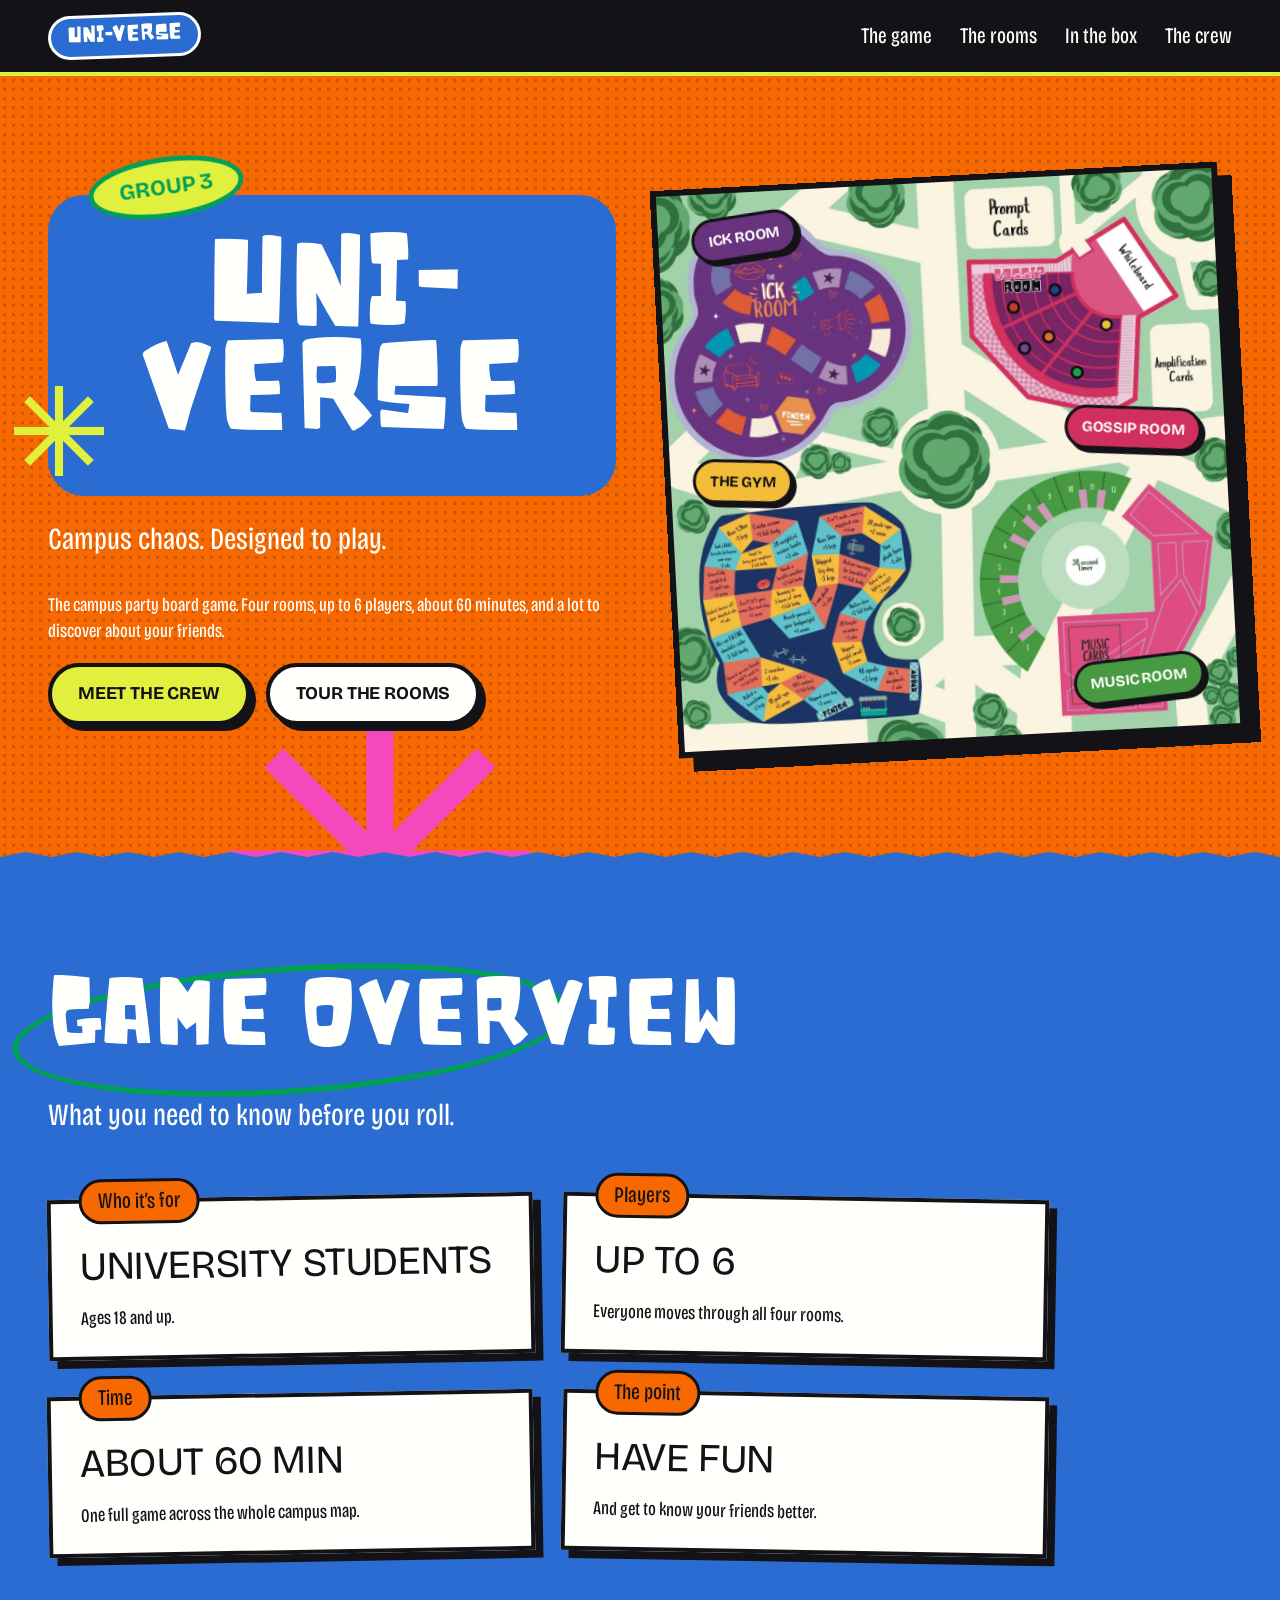
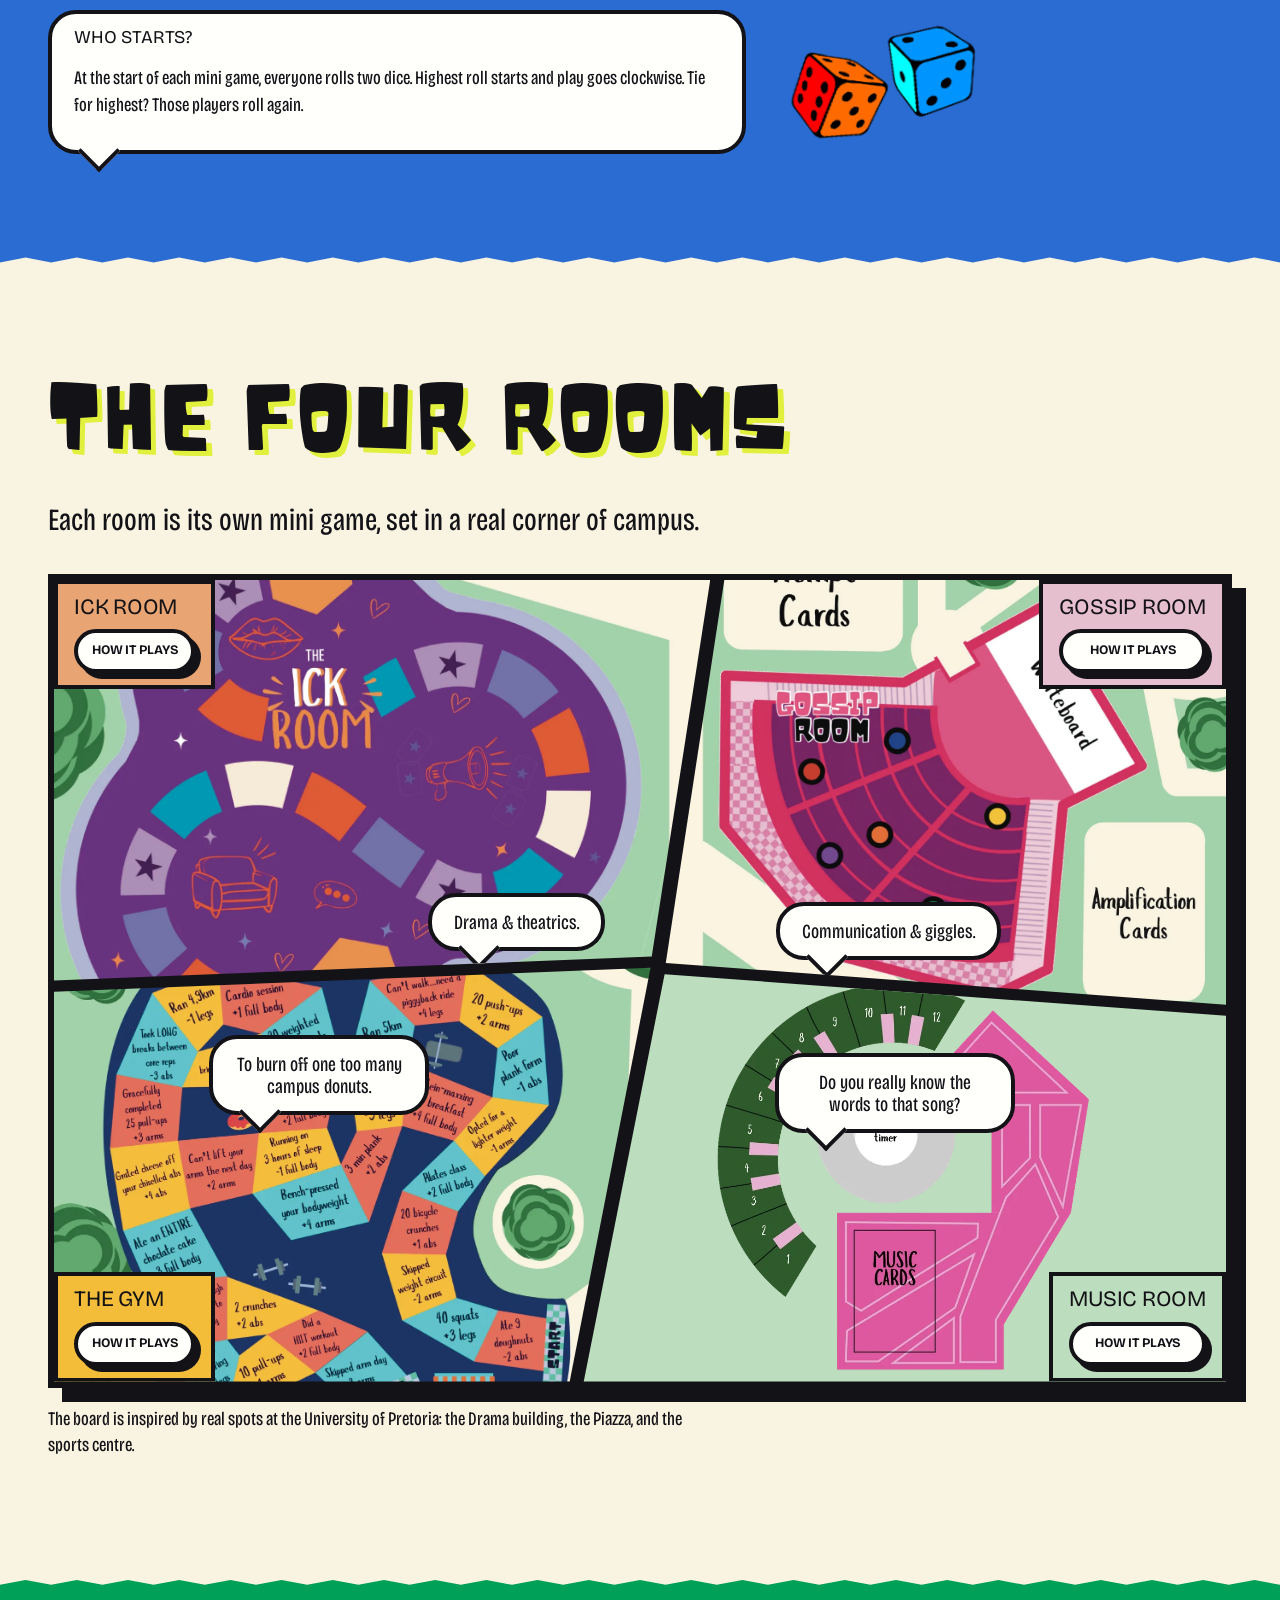
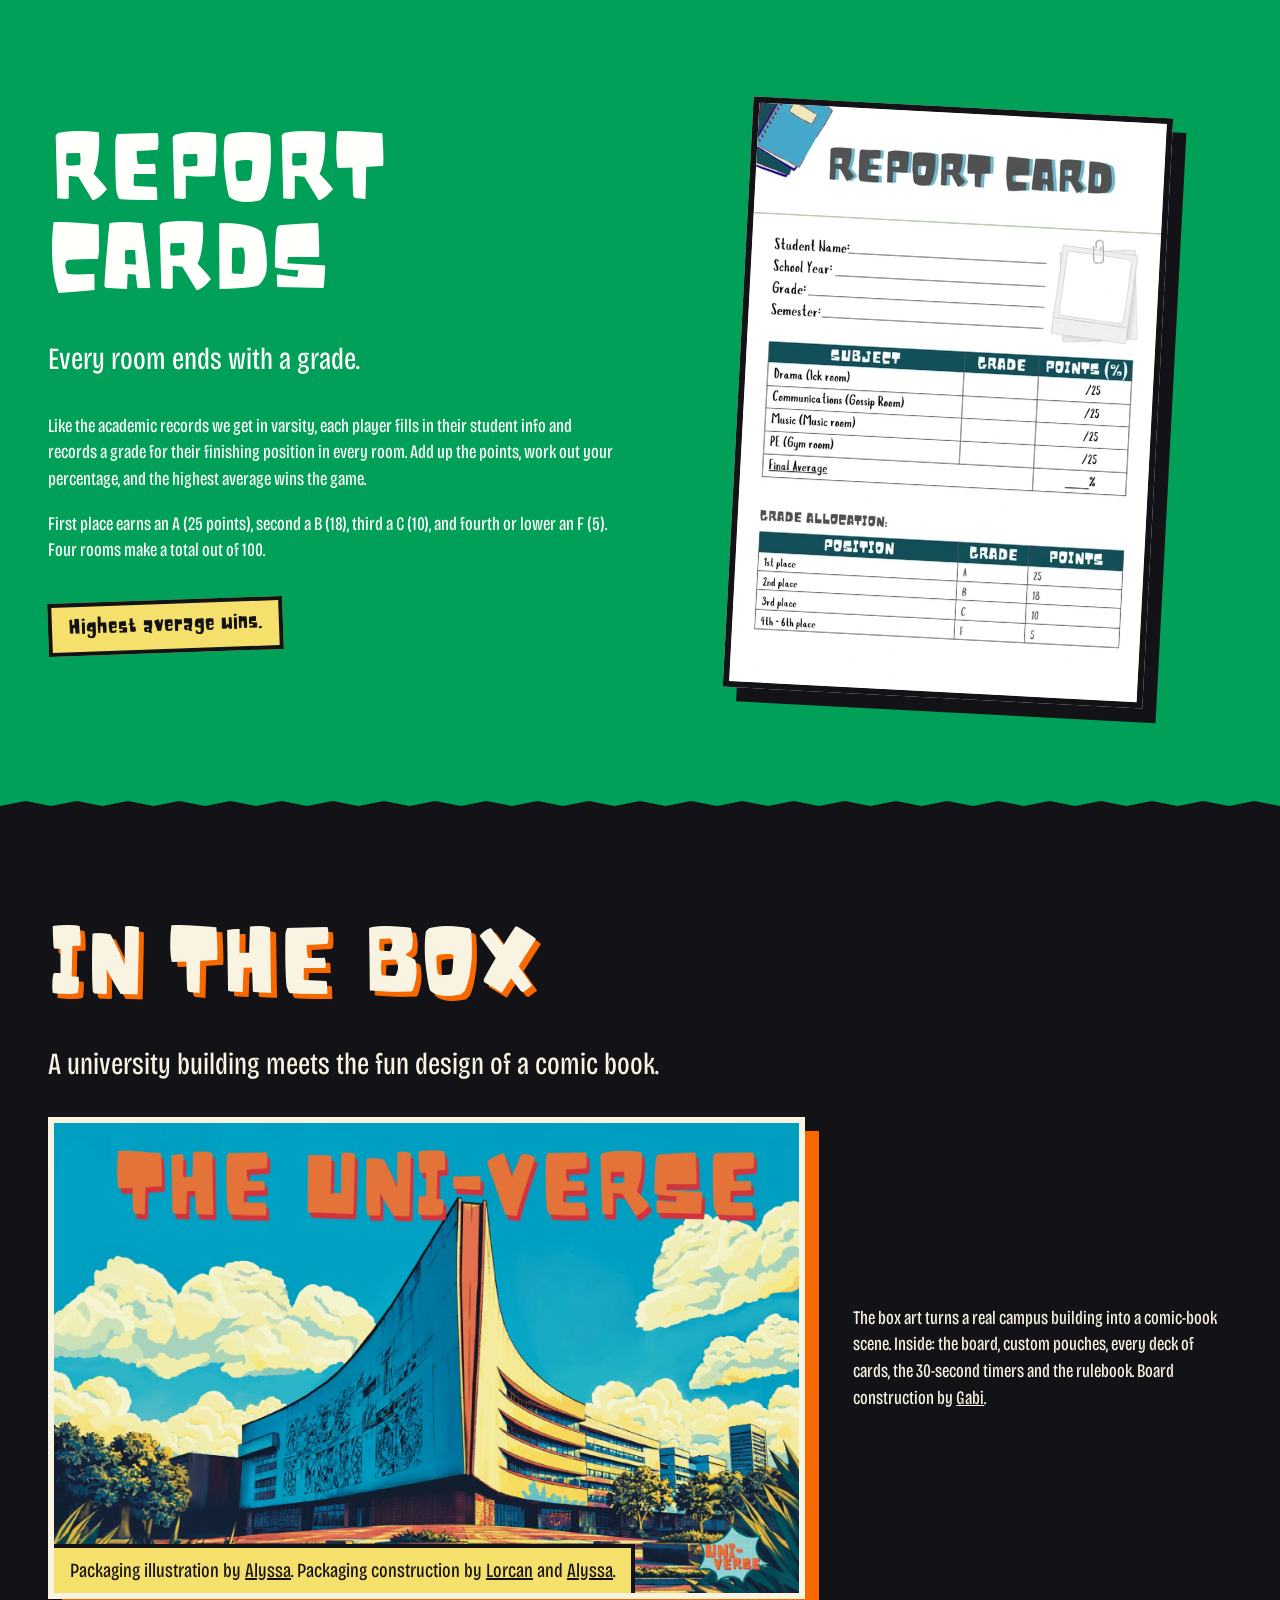
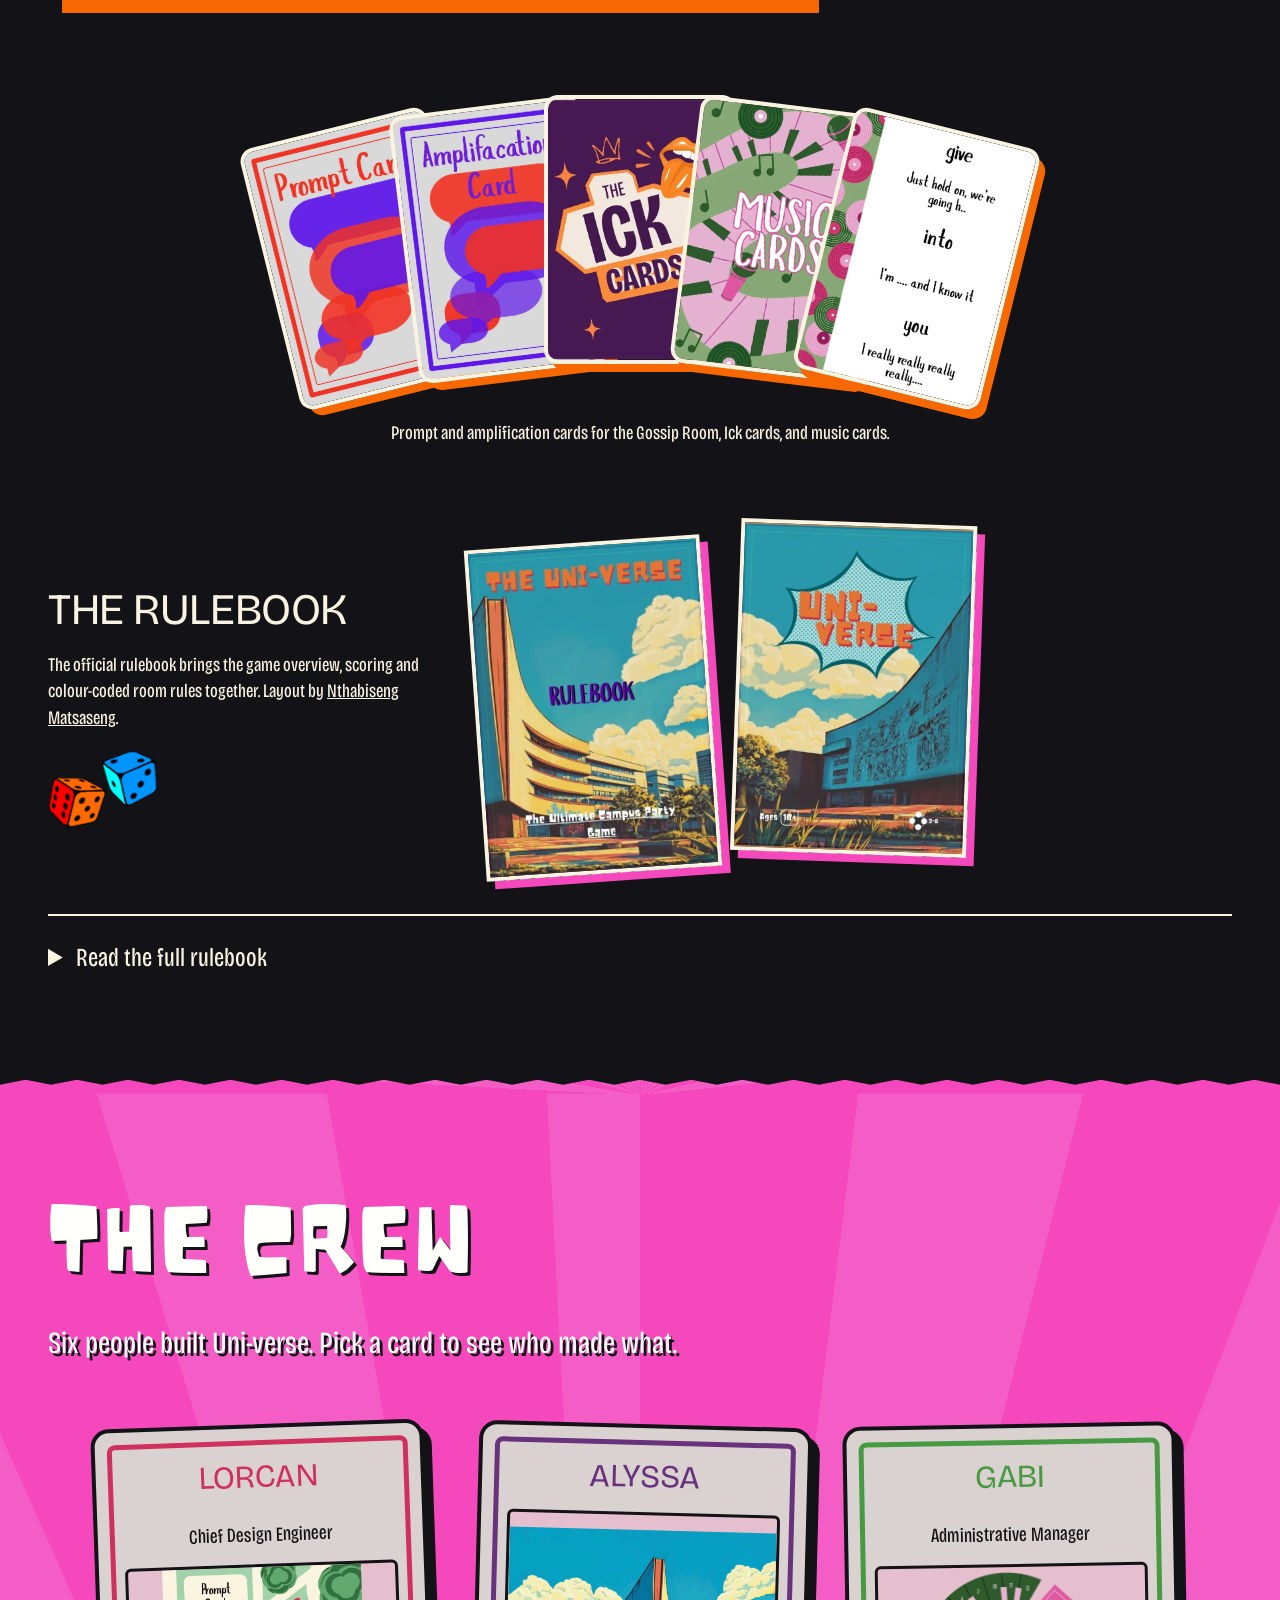
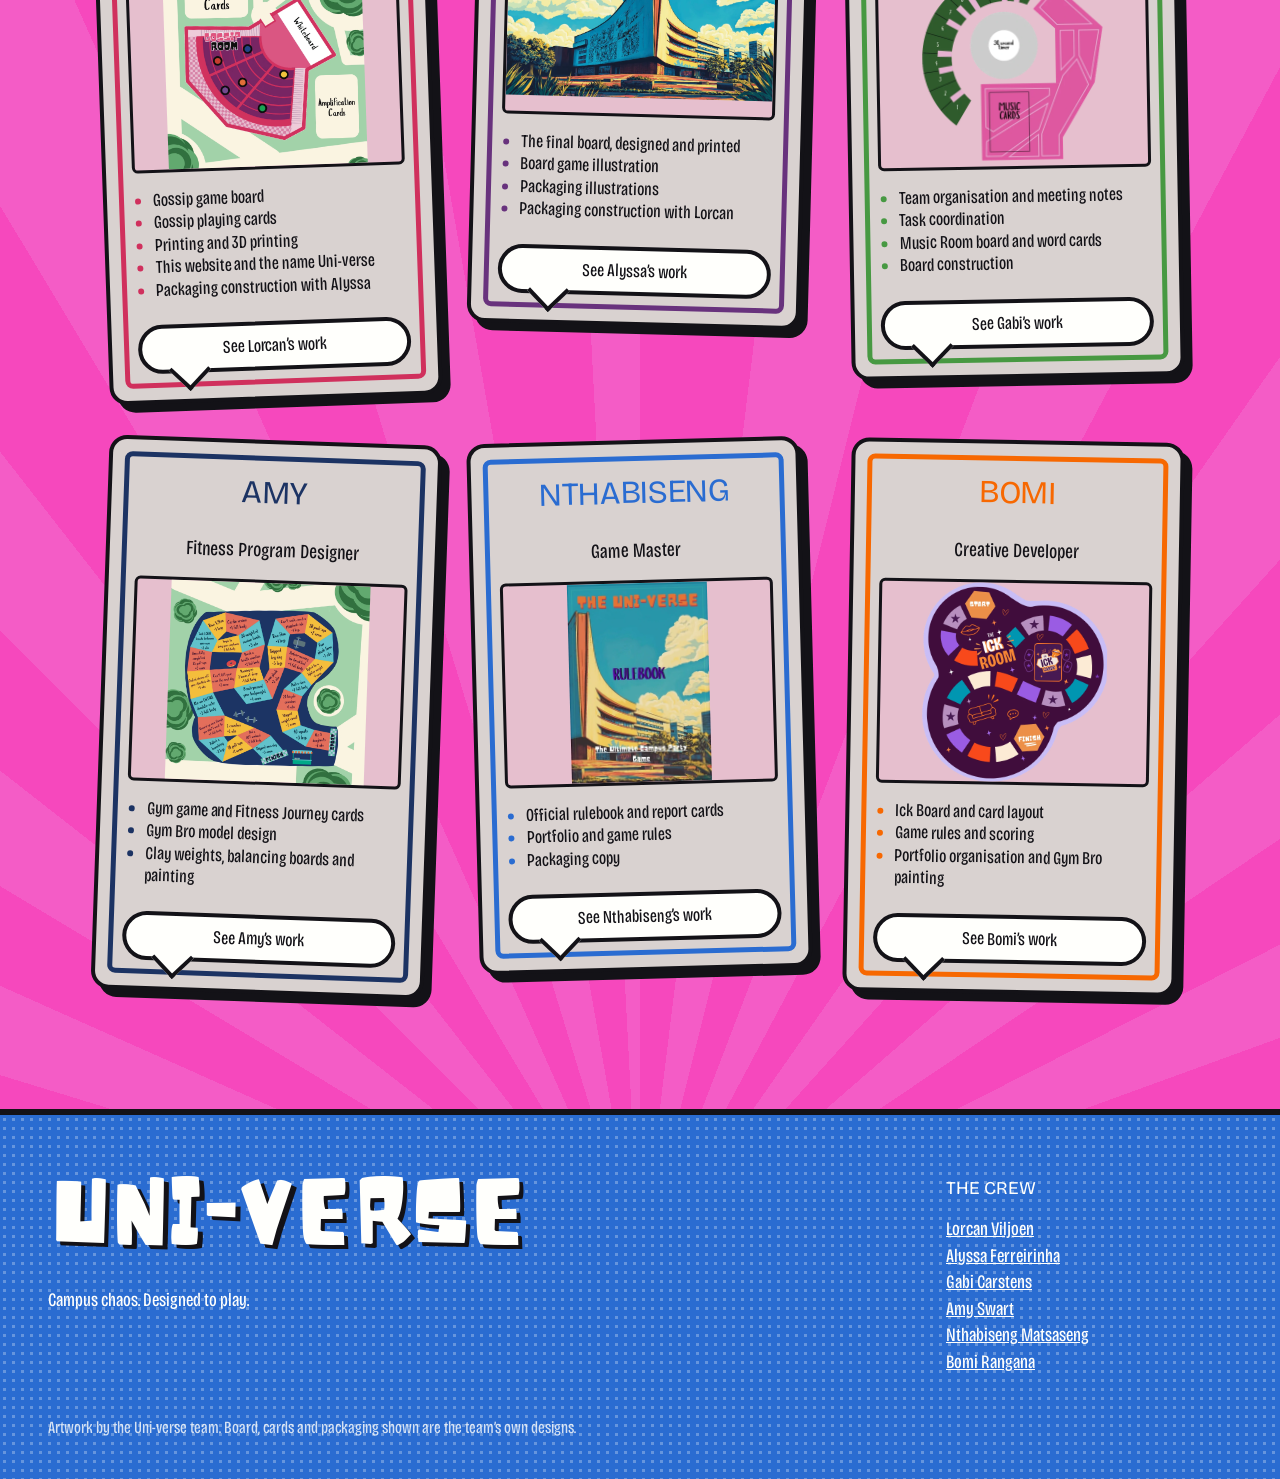
==== commit 607d4706: "Credit packaging and board construction" ====
--- a/index.html
+++ b/index.html
@@ -460,13 +460,16 @@
               </a>
               <figcaption class="caption">
                 Packaging illustration by
-                <a href="members/alyssa.html">Alyssa</a>
+                <a href="members/alyssa.html">Alyssa</a>. Packaging construction
+                by <a href="members/lorcan.html">Lorcan</a> and
+                <a href="members/alyssa.html">Alyssa</a>.
               </figcaption>
             </figure>
             <p>
               The box art turns a real campus building into a comic-book scene.
               Inside: the board, custom pouches, every deck of cards, the
-              30-second timers and the rulebook.
+              30-second timers and the rulebook. Board construction by
+              <a href="members/gabby.html">Gabi</a>.
             </p>
           </div>
           <div class="card-fan">
@@ -728,6 +731,7 @@
                 <li>Gossip playing cards</li>
                 <li>Printing and 3D printing</li>
                 <li>This website and the name Uni-verse</li>
+                <li>Packaging construction with Alyssa</li>
               </ul>
               <span class="bubble card-cta">See Lorcan’s work</span>
             </a>
@@ -752,6 +756,7 @@
                 <li>The final board, designed and printed</li>
                 <li>Board game illustration</li>
                 <li>Packaging illustrations</li>
+                <li>Packaging construction with Lorcan</li>
               </ul>
               <span class="bubble card-cta">See Alyssa’s work</span>
             </a>
@@ -776,6 +781,7 @@
                 <li>Team organisation and meeting notes</li>
                 <li>Task coordination</li>
                 <li>Music Room board and word cards</li>
+                <li>Board construction</li>
               </ul>
               <span class="bubble card-cta">See Gabi’s work</span>
             </a>
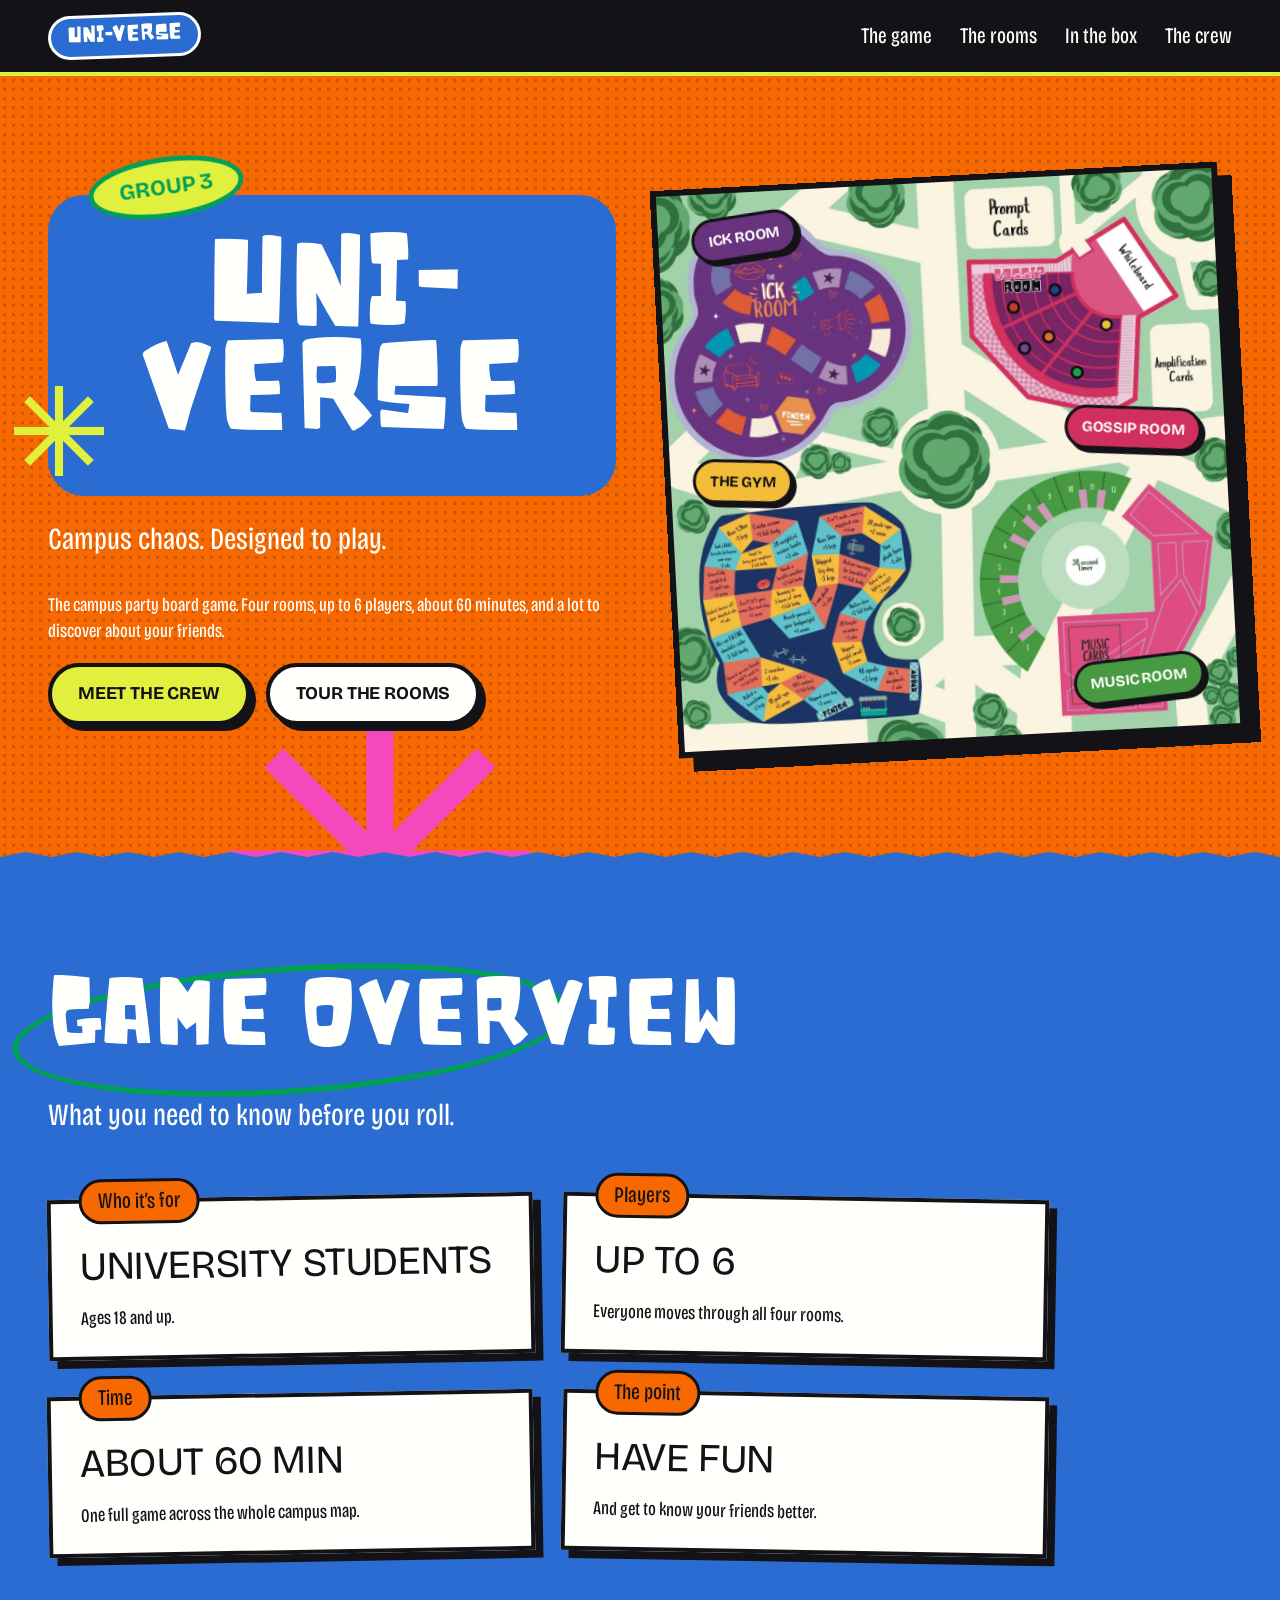
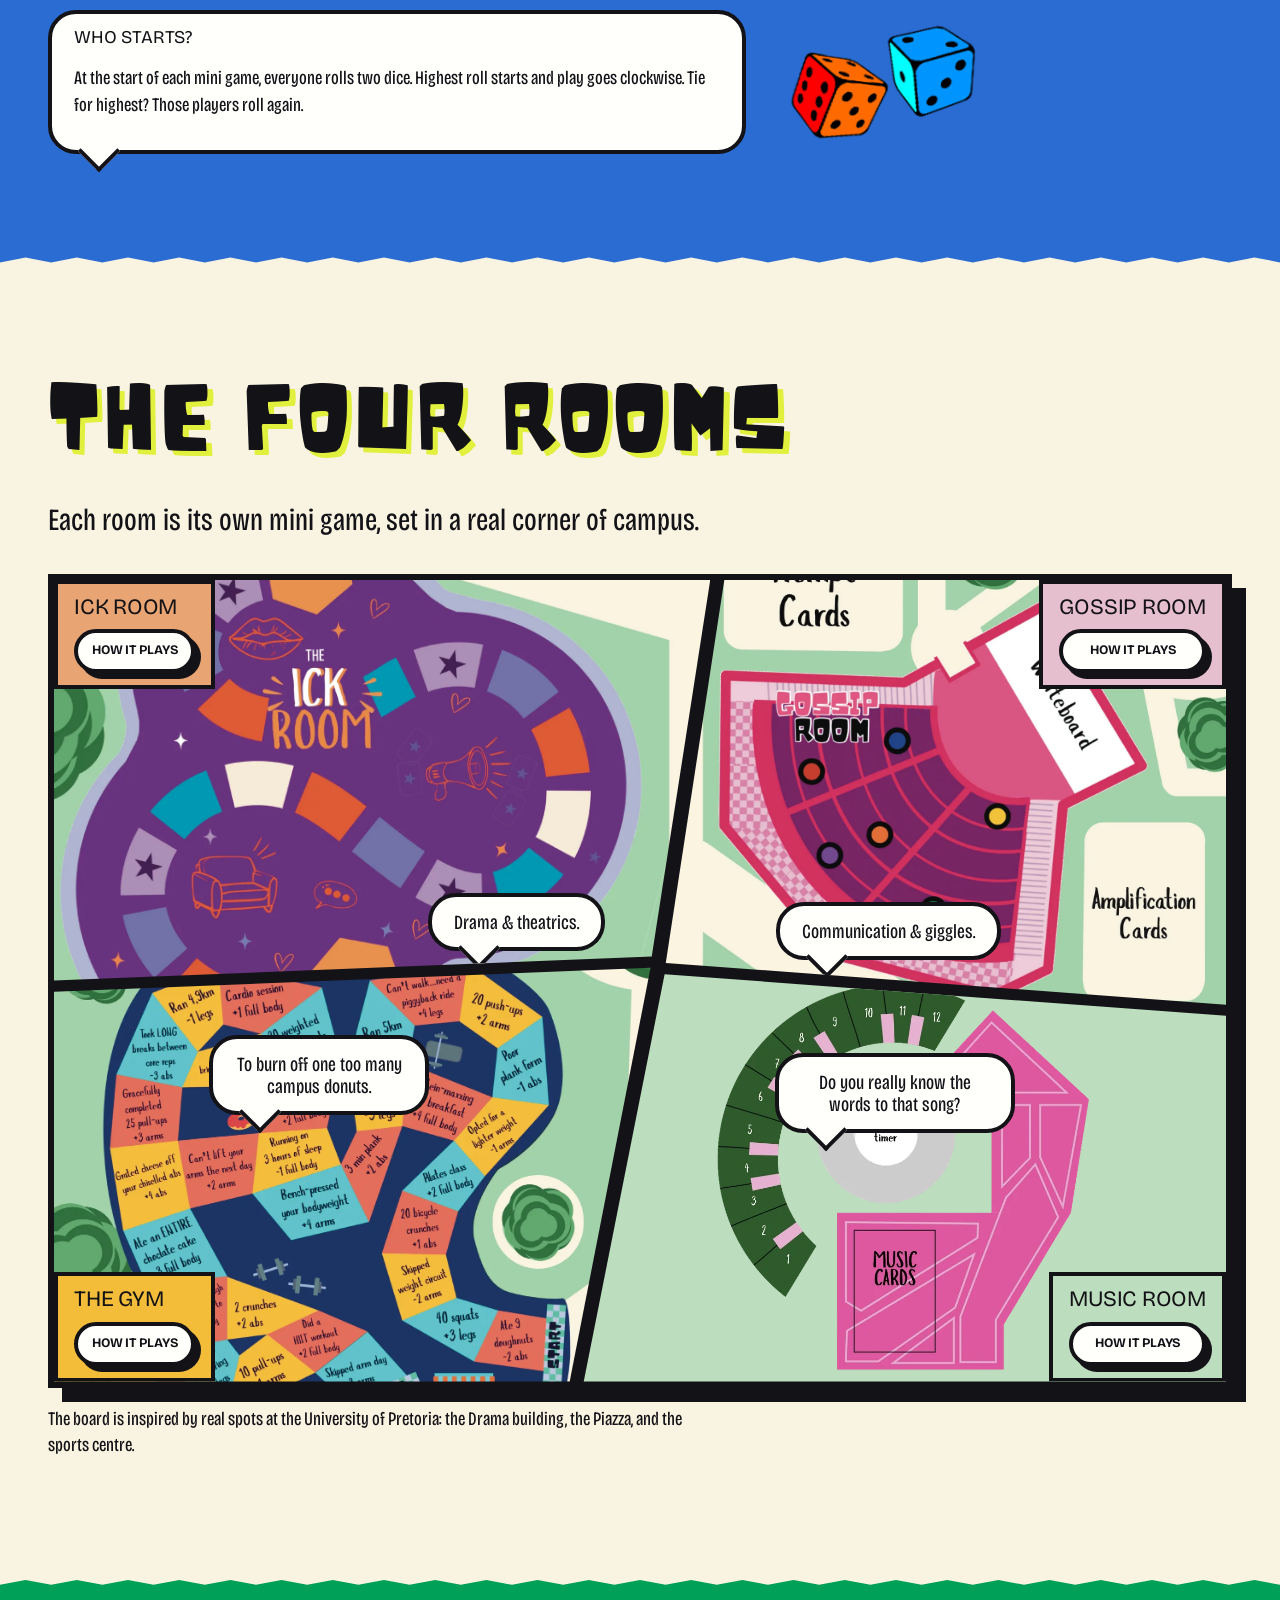
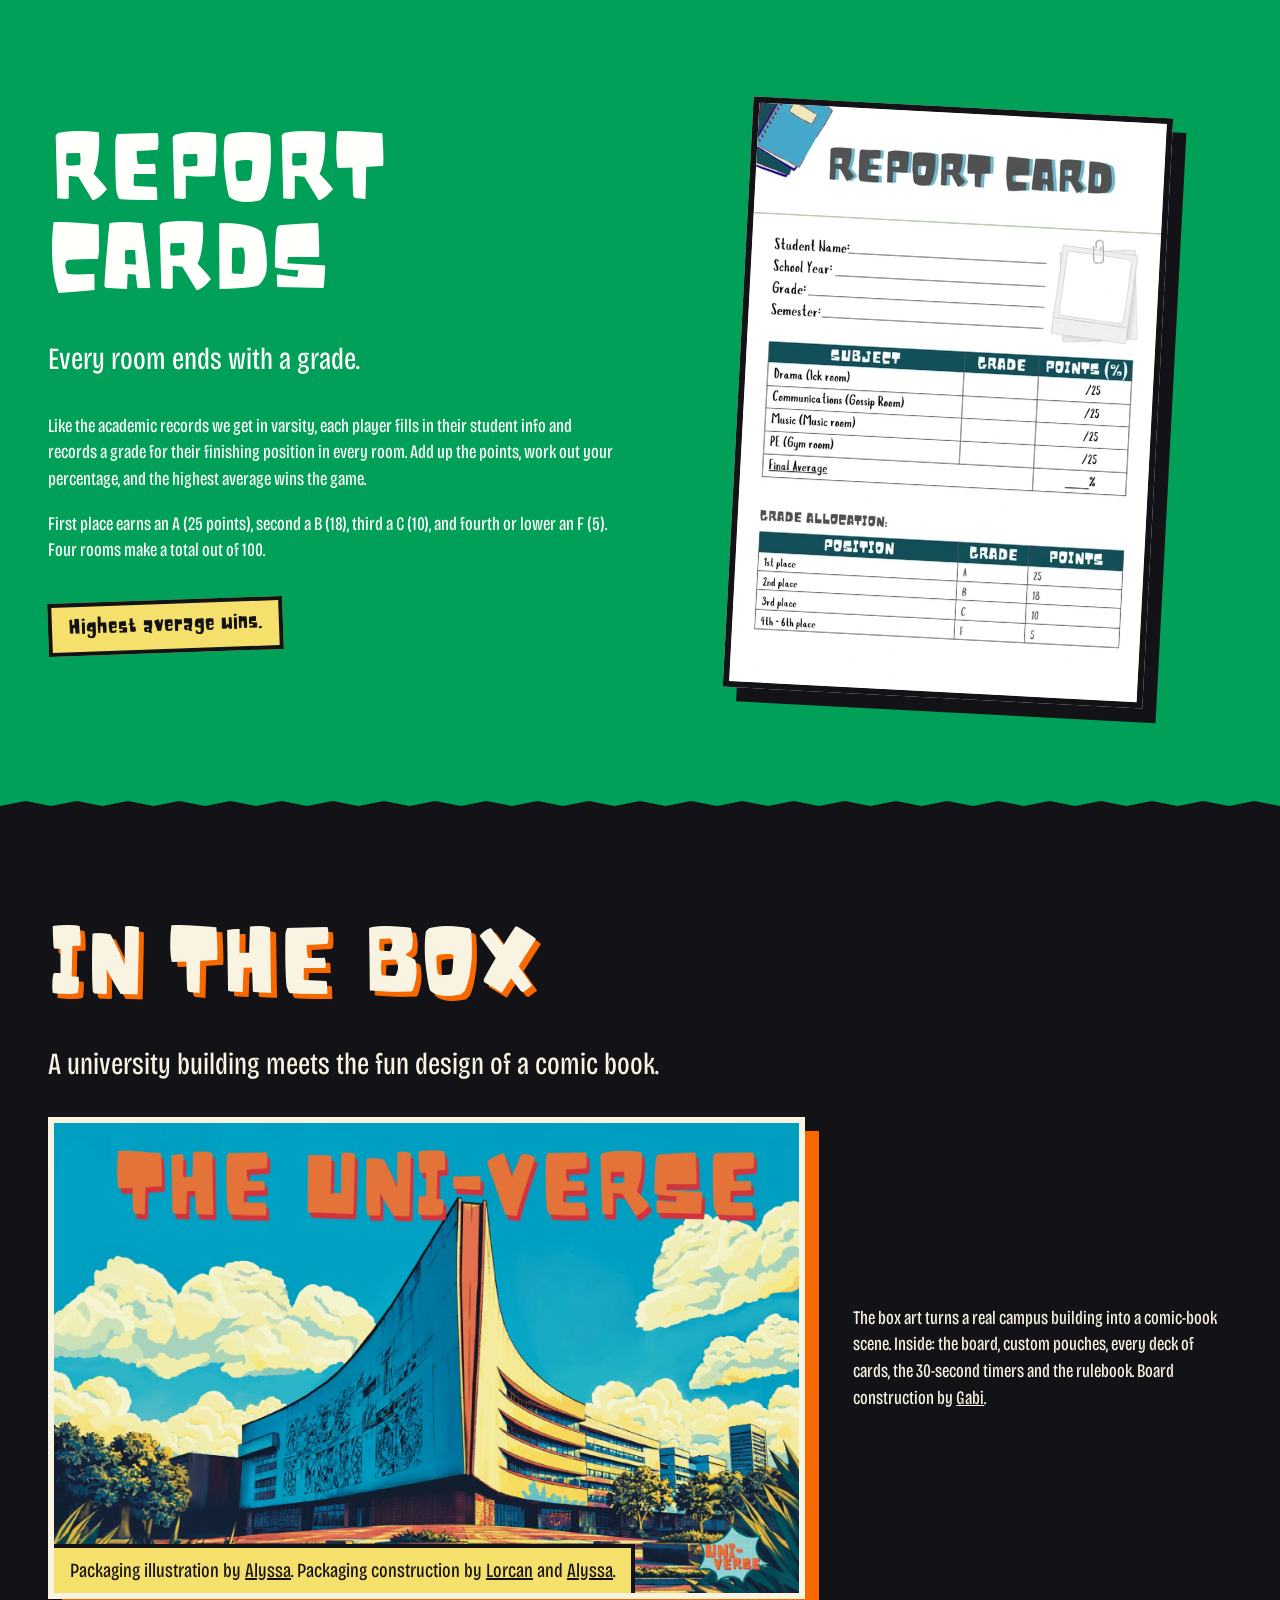
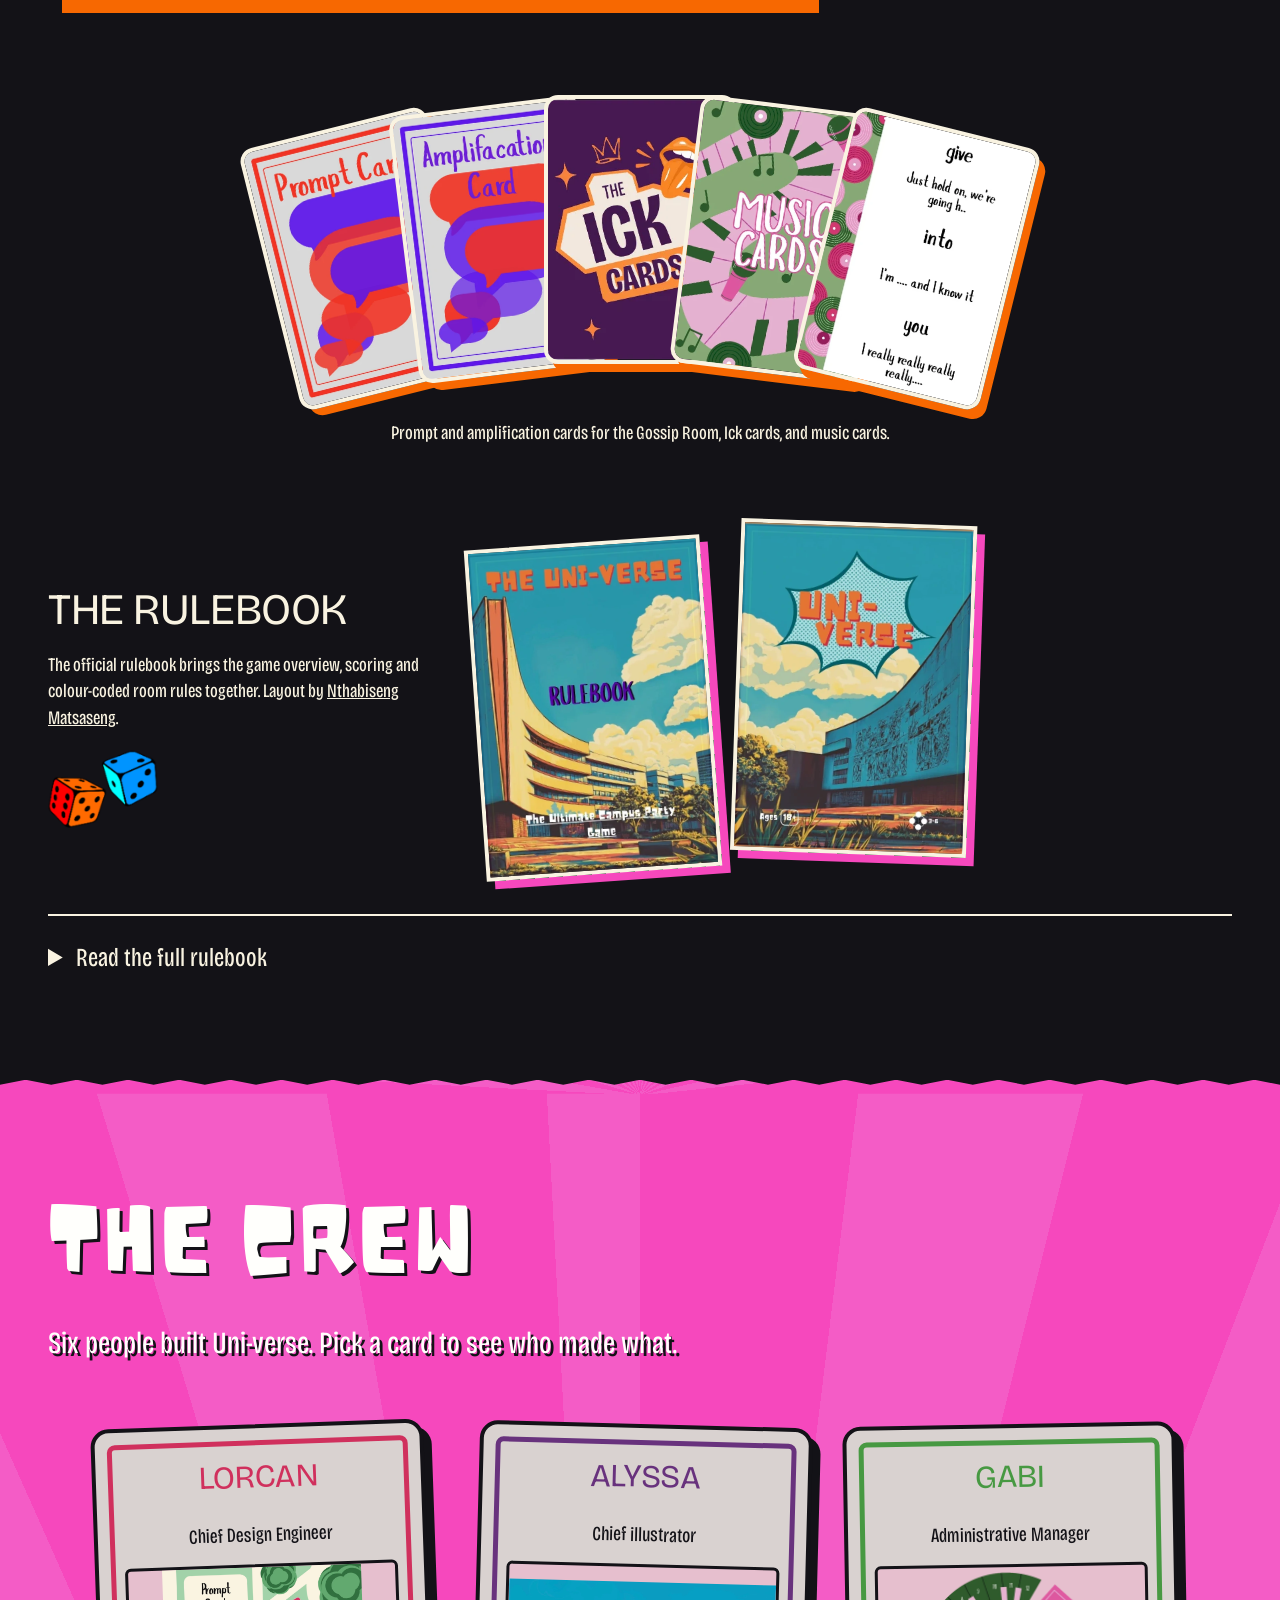
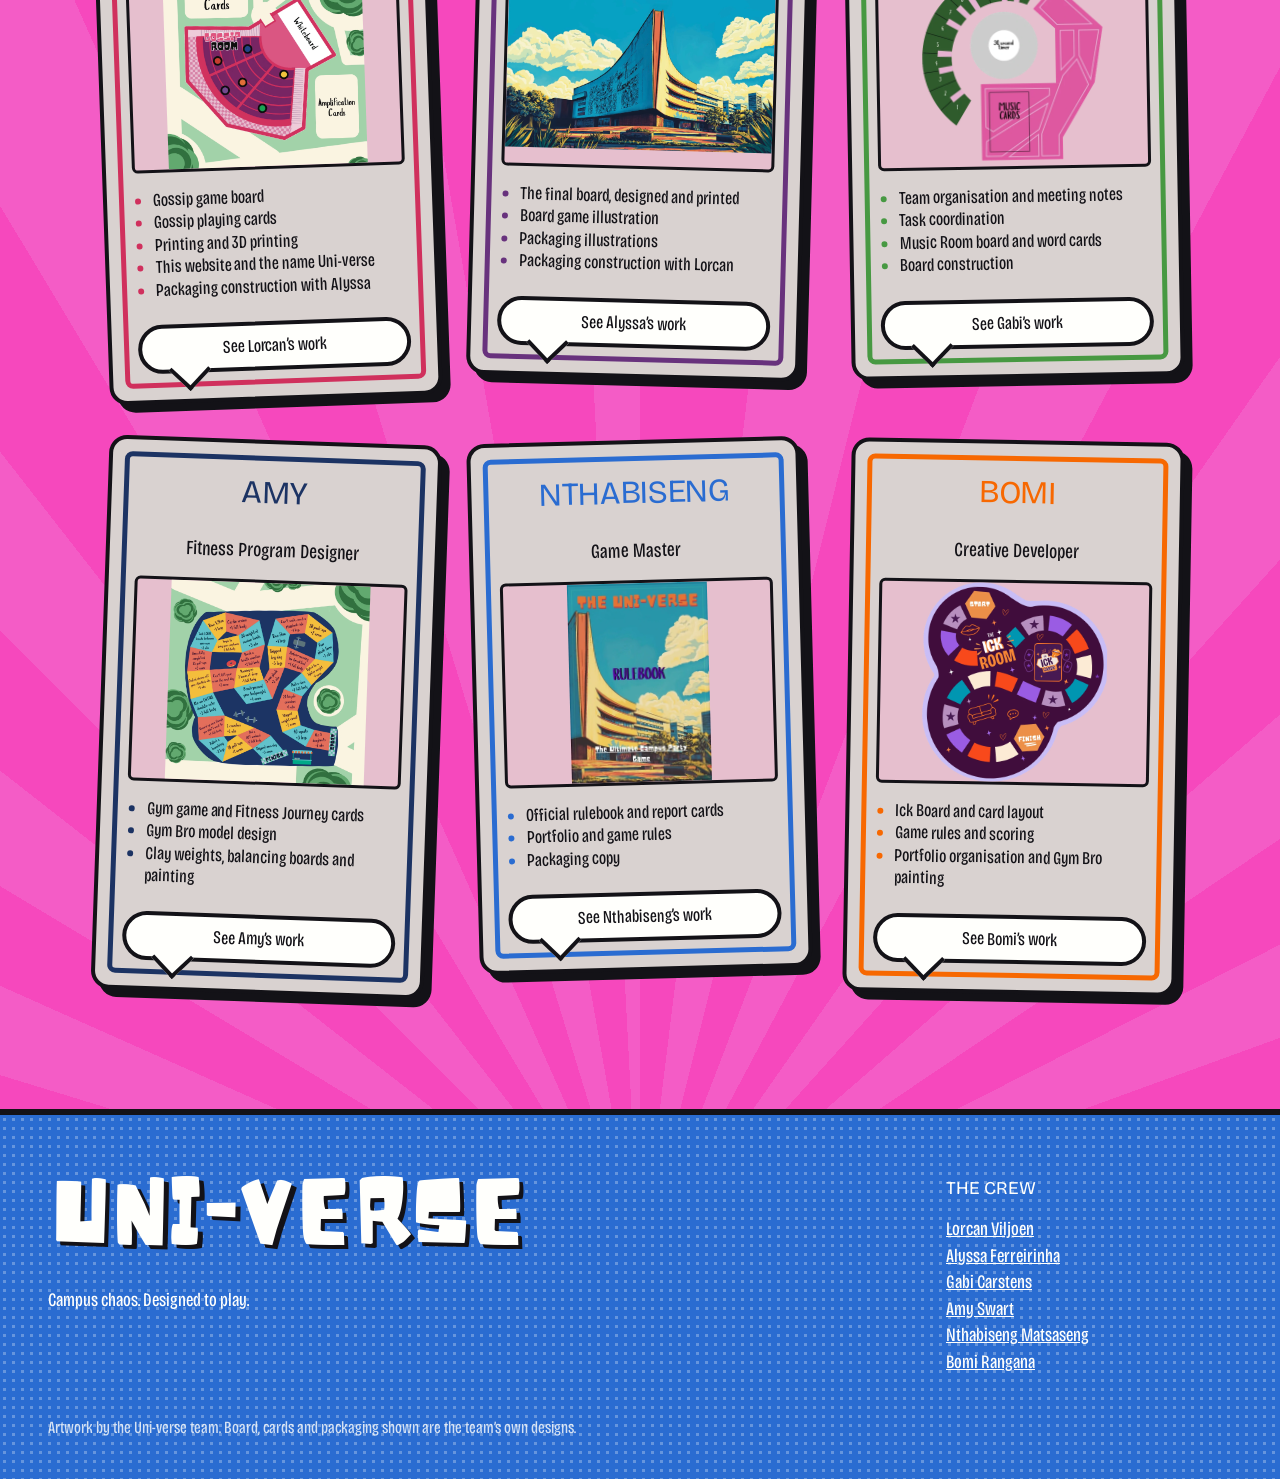
==== commit 074e8bf5: "Job title addition to alyssa" ====
--- a/index.html
+++ b/index.html
@@ -742,7 +742,7 @@
               style="--m: var(--ick); --turn: 1.5deg"
             >
               <h3>Alyssa</h3>
-
+              <p class="card-role">Chief illustrator</p>
               <div class="card-art">
                 <img
                   class=""
